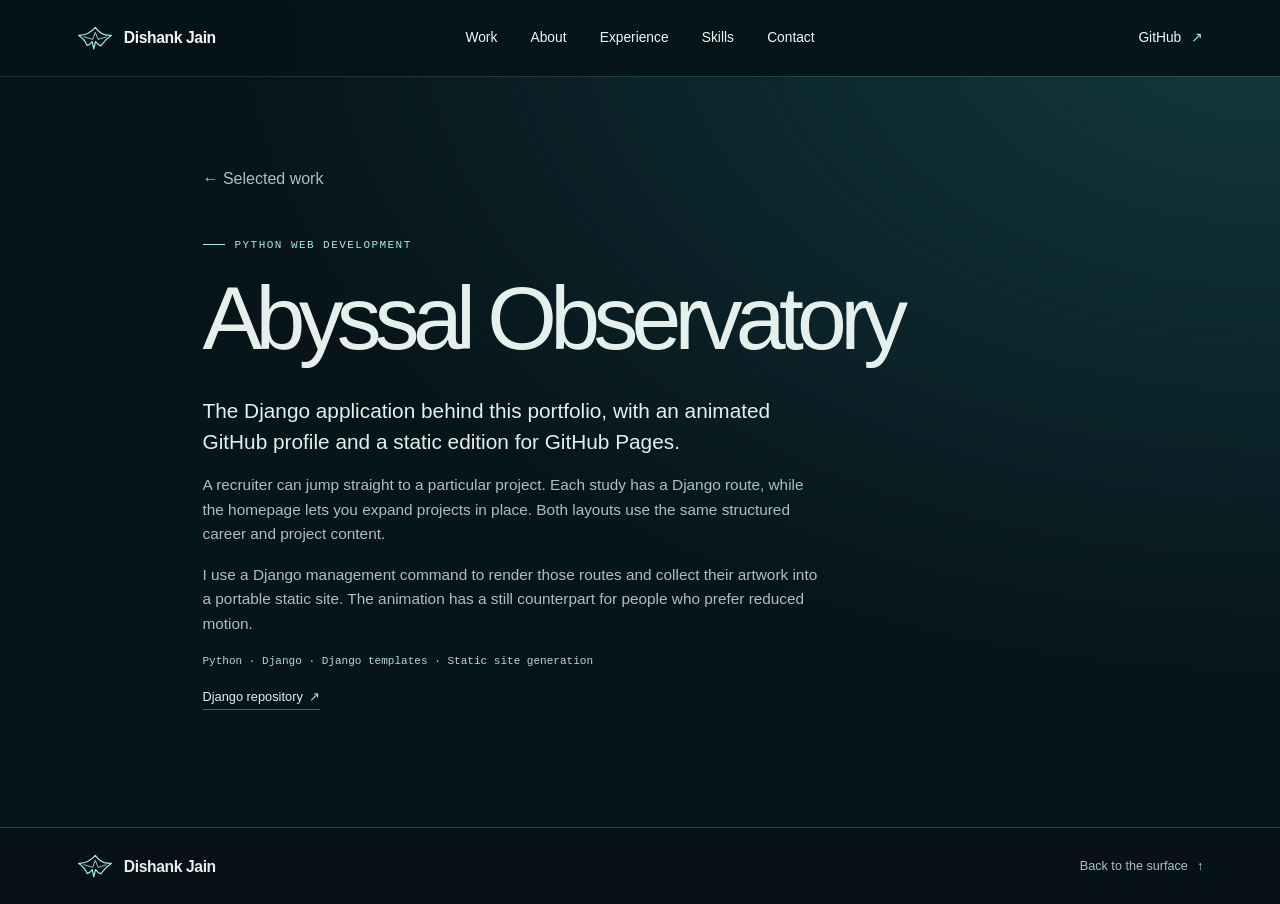
==== docs/projects/abyssal-portfolio/index.html @ ed8d7e15 "Publish the illustrated Django portfolio and feature its source on the profile" ====
<!doctype html>
<html lang="en">
<head>
  <meta charset="utf-8">
  <meta name="viewport" content="width=device-width, initial-scale=1">
  <meta name="theme-color" content="#07151b">
  <title>Abyssal Observatory — Dishank Jain</title>
  <meta name="description" content="The Django application behind this portfolio, with an animated GitHub profile and a static edition for GitHub Pages.">
  <link rel="icon" type="image/svg+xml" href="../../static/portfolio/assets/manta-mark.svg">
  <link rel="stylesheet" href="../../static/portfolio/site.css">
  
</head>
<body>
  <a class="skip" href="#main">Skip to content</a>
  <header class="site-header scrolled">
    <div class="header-inner">
      <a class="brand" href="../../#top" aria-label="Dishank Jain, beginning">
        <svg viewBox="0 0 46 34" fill="none" aria-hidden="true"><path d="M2 13.5C11 14 18.2 9.5 23.4 3.5C28 10.6 35.8 14.2 44 13.5C37.8 17.5 33.8 22.2 30.4 27C27.7 25.9 25.6 24.1 23.7 21.6L21.4 31L19.5 21.5C17.7 24 15.4 25.7 12.9 26.5C11.3 22.2 6.1 16.3 2 13.5Z" stroke="currentColor" stroke-width="1.55" stroke-linejoin="round"/><path d="m8.4 15.2 11.7 3.6 3.2-9.1 3.7 9.1 10.9-3.4" stroke="currentColor" stroke-width="1.1" stroke-linejoin="round"/></svg>
<span>Dishank Jain</span>
      </a>
      <nav class="main-nav" aria-label="Main navigation">
        <a href="../../#work">Work</a>
        <a href="../../#about">About</a>
        <a href="../../#experience">Experience</a>
        <a href="../../#skills">Skills</a>
        <a href="../../#contact">Contact</a>
      </nav>
      <a class="header-github" href="https://github.com/Dishank25">GitHub <span aria-hidden="true">↗</span></a>
    </div>
  </header>
  
<main id="main" class="study-page">
  <section class="shell" id="top" aria-labelledby="study-title">
    <a class="study-back" href="../../#abyssal-portfolio">← Selected work</a>
    <span class="chapter">Python web development</span>
    <h1 id="study-title">Abyssal Observatory</h1>
    
<div class="project-detail">
  <p class="case-lead">The Django application behind this portfolio, with an animated GitHub profile and a static edition for GitHub Pages.</p>
  
  <p>A recruiter can jump straight to a particular project. Each study has a Django route, while the homepage lets you expand projects in place. Both layouts use the same structured career and project content.</p><p>I use a Django management command to render those routes and collect their artwork into a portable static site. The animation has a still counterpart for people who prefer reduced motion.</p>
  
  <p class="case-tags">Python · Django · Django templates · Static site generation</p>
  <div class="case-links">
    <a href="https://github.com/Dishank25/abyssal-portfolio">Django repository <span aria-hidden="true">↗</span></a>
    
  </div>
</div>

  </section>
</main>

  <footer>
    <div class="shell">
      <a class="brand" href="../../#top">
        <svg viewBox="0 0 46 34" fill="none" aria-hidden="true"><path d="M2 13.5C11 14 18.2 9.5 23.4 3.5C28 10.6 35.8 14.2 44 13.5C37.8 17.5 33.8 22.2 30.4 27C27.7 25.9 25.6 24.1 23.7 21.6L21.4 31L19.5 21.5C17.7 24 15.4 25.7 12.9 26.5C11.3 22.2 6.1 16.3 2 13.5Z" stroke="currentColor" stroke-width="1.55" stroke-linejoin="round"/><path d="m8.4 15.2 11.7 3.6 3.2-9.1 3.7 9.1 10.9-3.4" stroke="currentColor" stroke-width="1.1" stroke-linejoin="round"/></svg>
<span>Dishank Jain</span>
      </a>
      <a class="return" href="#top">Back to the surface <span aria-hidden="true">↑</span></a>
    </div>
  </footer>
</body>
</html>
---- docs/static/portfolio/site.css ----
:root {
  color-scheme: dark;
  --ink: #07151b;
  --ink-dark: #061218;
  --ink-raised: #0d2027;
  --text: #e5f0ed;
  --muted: #abc0c0;
  --mint: #a1ecd7;
  --rule: #294047;
  --display: "Instrument Sans", "Inter", "Helvetica Neue", Arial, sans-serif;
  --serif: "Instrument Serif", "Baskerville", "Times New Roman", serif;
  --mono: "IBM Plex Mono", ui-monospace, "SFMono-Regular", Consolas, monospace;
  --header-height: 76px;
}
* { box-sizing: border-box; }
html { scroll-behavior: smooth; scroll-padding-top: calc(var(--header-height) + 18px); }
body { margin: 0; background: var(--ink-dark); color: var(--text); font: 400 16px/1.6 var(--display); -webkit-font-smoothing: antialiased; }
body, h1, h2, h3, p, figure { margin: 0; }
a { color: inherit; text-decoration: none; }
a:hover { color: var(--mint); }
button, input { font: inherit; }
button { color: inherit; cursor: pointer; }
[hidden] { display: none !important; }
a:focus-visible, summary:focus-visible, button:focus-visible, input:focus-visible { outline: 2px solid var(--mint); outline-offset: 5px; }
::selection { color: #092127; background: #a7e9da; }
.shell, .header-inner { width: min(88%, 1432px); margin-inline: auto; }
.skip { position: fixed; z-index: 30; top: 7px; left: 8px; padding: 8px 15px; background: var(--mint); color: var(--ink); transform: translateY(-170%); }
.skip:focus { transform: none; color: var(--ink); }

.site-header { position: fixed; inset: 0 0 auto; z-index: 10; color: #f0f8f6; background: linear-gradient(180deg,rgba(4,15,22,.72),transparent); transition: background-color .35s, box-shadow .35s; }
.site-header.scrolled { background: rgba(6,20,26,.96); box-shadow: 0 1px 0 rgba(160,207,203,.16); }
.header-inner { height: var(--header-height); display: grid; grid-template-columns: 1fr auto 1fr; align-items: center; gap: 22px; }
.brand, .header-github, .main-nav, .return { display: inline-flex; align-items: center; }
.brand { width: fit-content; gap: 11px; font-size: .98rem; font-weight: 650; letter-spacing: -.025em; }
.brand svg { width: 36px; height: 28px; color: var(--mint); }
.main-nav { gap: clamp(17px, 2.6vw, 43px); font-size: .86rem; }
.main-nav a { position: relative; padding: 5px 0; }
.main-nav a::after { content: ""; position: absolute; left: 0; right: 0; bottom: 1px; height: 1px; background: var(--mint); transform: scaleX(0); transform-origin: left; transition: transform .23s; }
.main-nav a:hover::after, .main-nav a[aria-current="location"]::after { transform: scaleX(1); }
.header-github { justify-self: end; gap: 10px; font-size: .86rem; }
.header-github span, .return span { color: var(--mint); }

.descent { position: relative; height: 126vh; height: 126svh; min-height: 655px; background: var(--ink); }
.hero { --descent: 0; --horizontal: 0px; --vertical: 0px; position: sticky; top: 0; width: 100%; height: 100vh; height: 100svh; min-height: 520px; max-height: 1150px; overflow: hidden; isolation: isolate; background: #061b25; }
.hero-art, .hero-shade, .sunshaft, .particles, .depth-shade { position: absolute; inset: 0; pointer-events: none; }
.hero-art { z-index: -4; transform: translate3d(var(--horizontal), calc(var(--vertical) - var(--descent) * 22px), 0) scale(calc(1.02 + var(--descent) * .095)); transform-origin: 77% 48%; }
.hero-art img { display: block; width: 100%; height: 100%; object-fit: cover; object-position: 80% 50%; }
.hero-shade { z-index: -3; background: linear-gradient(90deg,rgba(3,15,22,.80) 0,rgba(3,16,22,.54) 23%,rgba(3,16,22,.14) 53%,transparent 75%), linear-gradient(0deg,rgba(5,18,24,.94),rgba(5,18,24,.10) 24%,transparent 49%); }
.sunshaft { z-index: -2; opacity: calc(.65 - var(--descent) * .4); transform: translateX(calc(var(--descent) * 7%)); background: linear-gradient(113deg,transparent 41%,rgba(142,229,207,.045) 46%,transparent 49%,rgba(147,244,222,.04) 53%,transparent 59%); }
.depth-shade { z-index: 1; background: linear-gradient(0deg,#07151b,rgba(4,20,28,.63) 65%,rgba(2,22,31,.45)); opacity: calc(var(--descent) * .78); }
.particles { z-index: -1; overflow: hidden; }
.particle { position: absolute; width: var(--size); height: var(--size); bottom: -12px; left: var(--left); border-radius: 50%; background: #bbf8e8; box-shadow: 0 0 5px rgba(156,238,217,.6); animation: drift var(--duration) linear var(--delay) infinite; }
@keyframes drift { 0% { transform: translate3d(0,0,0); opacity: 0; } 9% { opacity: var(--alpha); } 78% { opacity: var(--alpha); } 100% { opacity: 0; transform: translate3d(var(--drift),-106vh,0); } }
.hero-inner { height: 100%; display: flex; align-items: center; padding-block: calc(var(--header-height) + 42px) 8vh; }
.hero-copy { position: relative; z-index: 2; width: min(53%, 790px); transform: translateY(calc(var(--descent) * -34px)); }
.hero-role, .chapter, .scene-caption, .motion-button, .project-label, .case-tags, .when, .gate-prompt span, .gate-value, .room figcaption { font-family: var(--mono); }
.hero-role, .chapter, .scene-caption, .project-label, .room figcaption { font-size: .69rem; font-weight: 500; line-height: 1.3; letter-spacing: .13em; text-transform: uppercase; }
.hero-role { display: flex; align-items: center; gap: 11px; color: #d2ece4; }
.hero-role > span:first-child { width: 29px; height: 1px; background: var(--mint); }
.hero-role .slash { color: #91bdb1; }
h1, h2 { font-weight: 480; letter-spacing: -.075em; line-height: .94; }
h1 em, h2 em { font-family: var(--serif); font-style: italic; font-weight: 400; letter-spacing: -.066em; }
h1 { margin: 24px 0 22px; font-size: clamp(6.1rem, 10.4vw, 12rem); line-height: .78; }
h1 em { display: block; margin-top: .09em; color: var(--mint); }
.hero-intro { max-width: 365px; font-size: clamp(1.08rem,1.65vw,1.53rem); line-height: 1.43; letter-spacing: -.025em; text-wrap: pretty; }
.action { display: inline-flex; align-items: center; gap: 24px; border: 1px solid rgba(178,246,223,.75); border-radius: 100px; padding: 11px 17px; margin-top: 25px; line-height: 1.15; font-size: .88rem; color: #ddfff1; background: rgba(8,34,38,.42); transition: background .2s, color .2s; }
.action span { color: var(--mint); }
.action:hover { background: var(--mint); color: #0a2427; }
.action:hover span { color: inherit; }
.hero-base { position: absolute; bottom: 23px; inset-inline: 0; display: flex; justify-content: space-between; align-items: center; z-index: 3; border-top: 1px solid rgba(167,221,214,.32); padding-top: 12px; }
.scene-caption { display: flex; align-items: center; gap: 9px; color: #d0e1dd; font-size: .62rem; }
.scene-caption svg { width: 24px; height: 18px; color: var(--mint); }
.motion-button { background: rgba(6,23,30,.6); border: 0; display: inline-flex; align-items: center; gap: 8px; padding: 5px; color: #d7e9e4; font-size: .68rem; }
.motion-icon { width: 9px; height: 10px; border-inline: 2px solid var(--mint); }
.motion-button[aria-pressed="true"] .motion-icon { width: 0; height: 0; border: 0; border-left: 7px solid var(--mint); border-block: 5px solid transparent; }

.work-area { background: var(--ink); position: relative; }
.work { display: grid; grid-template-columns: minmax(0,.87fr) minmax(0,1.13fr); gap: clamp(55px,10vw,155px); padding-block: clamp(83px,10vw,160px); }
.work-intro { align-self: start; position: sticky; top: calc(var(--header-height) + 56px); }
.chapter { display: inline-flex; align-items: center; gap: 10px; color: var(--mint); }
.chapter::before { content: ""; width: 22px; height: 1px; background: currentColor; }
h2 { font-size: clamp(3.7rem, 7vw, 7.5rem); margin-top: 21px; }
h2 em { color: var(--mint); }
.work h2 em { display: block; }
.work-intro > p, .contact p { margin-top: 23px; max-width: 34em; color: var(--muted); line-height: 1.65; }
.room { position: relative; overflow: hidden; margin-top: 34px; aspect-ratio: 2.15; background: #0a212b; border: 1px solid #2a4147; }
.room img { width: 100%; height: 100%; display: block; object-fit: cover; object-position: 52% 50%; transform: scale(1.045) translateY(var(--room-y,0px)); }
.room::after { content: ""; position: absolute; inset: 40% 0 0; background: linear-gradient(transparent,rgba(4,17,24,.79)); pointer-events: none; }
.room figcaption { position: absolute; bottom: 12px; left: 15px; z-index: 1; color: #cee4df; font-size: .59rem; }
.projects { min-width: 0; padding-top: 6px; }
.project { border-top: 1px solid var(--rule); scroll-margin-top: 9px; }
.project:last-child { border-bottom: 1px solid var(--rule); }
.project > summary { list-style:none; position: relative; display: grid; gap: 8px; padding: 24px 54px 25px 0; cursor: pointer; }
.project > summary::-webkit-details-marker { display:none; }
.project-label { color: #9eb9b8; font-size: .60rem; letter-spacing: .12em; }
.project-title { font-size: clamp(1.35rem, 2.6vw, 2.55rem); letter-spacing: -.055em; line-height: 1.07; text-wrap: balance; }
.disclosure { position: absolute; right: 0; top: 50%; width: 32px; height: 32px; border: 1px solid #476065; border-radius: 50%; transform: translateY(-50%); transition: border-color .2s, background .2s; }
.disclosure::before, .disclosure::after { content:""; width: 11px; height: 1px; background: #b4e9dc; position: absolute; left: 50%; top: 50%; transform: translate(-50%,-50%); }
.disclosure::after { transform: translate(-50%,-50%) rotate(90deg); transition: transform .25s; }
.project[open] .disclosure::after { transform: translate(-50%,-50%); }
.project summary:hover .disclosure { border-color:var(--mint); background: #183333; }
.project-detail { padding: 0 0 28px; max-width: 700px; }
.project-detail p { color: var(--muted); font-size:.96rem; margin: 12px 0 0; }
.project-detail .case-lead { margin: 0 0 16px; color: var(--text); font-size: 1.09rem; line-height: 1.5; }
.case-diagram { width: 100%; height: auto;  display: block; margin: 15px 0; }
.project-detail .case-tags { font-size: .69rem; color: #b3d8ce; margin-top: 21px; line-height: 1.7; }
.case-links, .contact-links { display: flex; flex-wrap: wrap; gap: 10px 19px; align-items: center; }
.case-links { margin-top: 11px; }
.case-links a, .contact-links a { display: inline-flex; align-items: baseline; gap: 6px; border-bottom: 1px solid #416360; padding-bottom: 1px; }
.case-links a { font-size: .8rem; }
.case-links a span, .contact-links a span { color:var(--mint); }
.case-links .permalink { color:#acc4c1; }
.gate-interaction { background: #10262b; border-left: 2px solid var(--mint); margin-top: 21px; padding: 17px 21px; }
.gate-prompt, .gate-value { display:flex; align-items:baseline; justify-content:space-between; gap:12px; }
.gate-prompt label { font-weight: 600; }
.gate-prompt span, .gate-value { font-size: .70rem; color: var(--muted); }
.gate-interaction p { font-size: .85rem; }
.gate-value { margin-top: 16px; }
.gate-interaction input { display: block; width: 100%; margin: 8px 0; accent-color: var(--mint); }
#gate-result { color: var(--mint); font-size: .83rem; }
.band { padding-block: clamp(75px, 8.9vw, 150px); }
.about, .skills { background: var(--ink-raised); border-block: 1px solid #233b41; }
.about-grid, .experience, .skills-grid { display: grid; grid-template-columns: minmax(0,.8fr) minmax(0,1.2fr); gap: clamp(44px,8vw,130px); }
.about h2 em, .skills h2 em { display: block; }
.about-body { max-width: 690px; }
.about-body p:first-child { color: var(--text); font-size: clamp(1.28rem,2.1vw,2rem); line-height: 1.45; letter-spacing: -.027em; }
.about-body p + p { margin-top: 22px; color: var(--muted); }
.experience { background: var(--ink-dark); }
.section-head { align-self: start; }
.experience h2 { font-size: clamp(3rem,5.8vw,6rem); }
.positions { min-width: 0; }
.position { display:grid; grid-template-columns: minmax(84px,.32fr) 1fr; gap: clamp(15px,2.6vw,45px); padding-block: 23px 26px; border-top: 1px solid var(--rule); }
.when { color: #a7cdc4; font-size:.71rem; padding-top: 5px; line-height: 1.65; }
.position h3, .skill-list h3, .education h3 { font-size: clamp(1.15rem,1.65vw,1.6rem); line-height: 1.25; font-weight: 540; letter-spacing: -.035em; }
.company { margin-top: 5px; color: #bddbd2; font-size: .89rem; }
.position p, .skill-list p { color: var(--muted); margin-top: 10px; line-height: 1.65; font-size: .95rem; }
.education { border-top:1px solid var(--rule); padding-top:25px; }
.education ul { list-style: none; padding:0; margin:17px 0 0; }
.education li { display:grid; grid-template-columns:minmax(84px,.32fr) 1fr; gap:clamp(15px,2.6vw,45px); margin-top:13px; font-size:.88rem; }
.education li > span { font: .70rem/1.65 var(--mono); color:#a7cdc4; }
.education small { display: block; color: var(--muted); font-size: .82rem; margin-top: 2px; }
.skill-list { display: grid; grid-template-columns: 1fr 1fr; gap: 31px 34px; }
.skill-list article { border-top: 1px solid #345055; padding-top:17px; }
.skill-list h3 { font-size:1.24rem; }
.contact { position:relative; background: #06161d; overflow:hidden; isolation:isolate; }
.contact-cover { position:absolute; inset:0; z-index:-1; background:linear-gradient(90deg,#07151b 8%,rgba(5,18,24,.88) 38%,rgba(5,18,24,.42) 100%),linear-gradient(0deg,#06141a,transparent 75%),url('assets/signal-room.webp') center 40%/cover; }
.contact-inner { padding-block: clamp(95px,11vw,190px); }
.contact h2 { font-size: clamp(4.35rem, 9vw, 9rem); }
.contact p { max-width: 480px; color: #c2d2d0; }
.contact-links { margin-top: 22px; gap: 25px; font-size: 1rem; }
footer { background: #061218; border-top: 1px solid #243b40; }
footer .shell { display:flex; justify-content: space-between; gap:20px; align-items:center; padding-block: 24px; }
.return { gap:9px; color: var(--muted); font-size: .79rem; }
.motion-off *, .motion-off *::before, .motion-off *::after { animation-play-state: paused !important; }
.motion-off { scroll-behavior:auto; }
.motion-off .hero-art,.motion-off .hero-copy,.motion-off .sunshaft,.motion-off .room img { transform:none; }
.motion-off .depth-shade, .motion-off .particles { opacity:0; }
@media (min-width: 901px) and (max-height: 700px) {
  .hero-inner { padding-block: 80px 65px; }
  h1 { font-size:clamp(5.6rem,8.4vw,9rem); margin-block:15px; }
  .hero-intro { font-size:1.18rem; }
  .action { margin-top:15px; }
  .work-intro { top:calc(var(--header-height) + 16px); }
}
@media (max-width: 1000px) {
  .work { gap: 6vw; grid-template-columns:minmax(0,.82fr) minmax(0,1.18fr); }
  .about-grid, .experience, .skills-grid { grid-template-columns:minmax(0,.62fr) minmax(0,1fr); gap:5vw; }
  .position, .education li { grid-template-columns:1fr; gap:5px; }
  .skill-list{ column-gap:21px; }
}
@media (max-width: 740px) {
  :root { --header-height: 70px; }
  .shell, .header-inner { width: 89%; }
  .header-inner { display:flex; gap:14px; }
  .brand { gap:7px; font-size:.94rem; }
  .brand svg { width:31px; }
  .main-nav { margin-left:auto; gap:14px; font-size:.76rem; }
  .header-github { display:none; }
  .descent { height:112svh; min-height:650px; }
  .hero { min-height:600px; }
  .hero-art img { object-position:83% 50%; }
  .hero-shade { background:linear-gradient(0deg,#07151b 2%,rgba(7,21,27,.86) 19%,rgba(7,21,27,.18) 48%,transparent 73%),linear-gradient(90deg,rgba(3,15,22,.32),transparent 65%); }
  .hero-inner { align-items:flex-end; padding-block:85px 97px; }
  .hero-copy { width:100%; }
  h1 { font-size:clamp(5.5rem,13vw,7.8rem); margin:18px 0 16px; }
  h1 em { display:inline; }
  .hero-intro { max-width:335px; font-size:1.1rem; }
  .action { margin-top:17px; }
  .hero-base { bottom:14px; }
  .work, .about-grid, .experience, .skills-grid { grid-template-columns:1fr; gap:32px; }
  .work-intro { position:static; }
  .work h2 em, .about h2 em, .skills h2 em { display:inline; }
  .work-intro > p { margin-top:15px; }
  .room { margin-top:22px; aspect-ratio:2.5; }
  .skill-list { gap:27px; }
  .experience h2 { font-size:clamp(3.7rem,9.8vw,6rem); }
  .position, .education li { grid-template-columns: minmax(90px,.32fr) 1fr; gap:16px; }
  .contact-cover { background-position:65% center; }
}
@media (max-width: 500px) {
  :root { --header-height: 83px; }
  .header-inner { display:flex; flex-wrap:wrap; justify-content:space-between; align-content:center; row-gap:4px; }
  .brand { min-height:26px; }
  .main-nav { flex-basis:100%; justify-content:space-between; order:3; margin-left:0; font-size:.73rem; }
  .header-github { display:flex; font-size:.75rem; }
  .header-github span { margin-left:-5px; }
  .hero-art { inset:0 0 18%; }
  .hero-art img { object-position:86% center; }
  .hero-inner { padding-bottom:90px; }
  .hero-shade { background:linear-gradient(0deg,#07151b 0%,#07151b 18%,rgba(7,21,27,.91) 30%,rgba(7,21,27,.53) 46%,transparent 67%),linear-gradient(180deg,rgba(4,14,20,.56) 0,transparent 22%); }
  .hero-role { font-size:.59rem; gap:7px; }
  h1 { font-size:clamp(4.25rem,15.7vw,5.6rem); }
  .hero-intro { font-size:1.05rem; max-width:290px; }
  .hero-base { padding-top:8px; }
  .hero-role > span:first-child { width:18px; }
  .chapter { font-size:.61rem; }
  .work { padding-block:67px; }
  .band { padding-block:61px; }
  h2 { font-size:clamp(3.3rem,12vw,4.6rem); margin-top:15px; }
  .work, .about-grid, .experience, .skills-grid { gap:27px; }
  .position, .education li, .skill-list { grid-template-columns:1fr; }
  .position, .education li { gap:6px; }
  .position { padding-block:18px 24px; }
  .education li + li { margin-top:18px; }
  .project > summary { padding-block:20px; }
  .project-title { font-size:1.6rem; }
  .project-detail .case-lead { font-size:1rem; }
  .project-detail p, .position p { font-size:.92rem; }
  .case-links { gap:7px 12px; }
  .gate-interaction { padding-inline:13px; }
  .gate-prompt { flex-wrap:wrap; gap:3px 9px; }
  .contact-inner { padding-block:85px; }
  footer .brand { font-size:.8rem; }
  .return { font-size:.70rem; }
}
@media (prefers-reduced-motion: reduce) {
  html:not(.motion-allowed) { scroll-behavior:auto; }
  html:not(.motion-allowed) *, html:not(.motion-allowed) *::before, html:not(.motion-allowed) *::after { animation:none !important; transition:none !important; }
  html:not(.motion-allowed) .depth-shade, html:not(.motion-allowed) .particles { opacity:0; }
}
@media print {
  :root { color-scheme:light; }
  body, main, .about, .skills, .contact, .work-area, .experience, footer { background:white; color:black; }
  .site-header, .hero-art, .hero-shade, .sunshaft, .particles, .hero-base, .depth-shade, .room, footer, .gate-interaction { display:none !important; }
  .shell { width:100%; }
  .hero, .descent { height:auto; min-height:0; background:white; position:static; }
  .hero-inner, .band, .work, .contact-inner { padding:20px 0; }
  .hero-copy { width:100%; }
  .work, .about-grid, .experience, .skills-grid { display:block; }
  .work-intro { position:static; }
  body p, .hero-role, .chapter, h1 em, h2 em, .project-detail p, .company, .when { color:#24413b !important; }
  h1,h2 { font-size:36pt; }
}

.study-page {
  min-height: 80vh;
  padding: calc(var(--header-height) + clamp(48px, 7vw, 90px)) 0 clamp(48px, 7vw, 90px);
  background: radial-gradient(ellipse at top right, #123a3f, transparent 58%), var(--ink);
}
.study-page .shell { max-width: 875px; }
.study-back { display: block; width: fit-content; margin: 0 0 36px; color: var(--muted); }
.study-page h1 { font-size: clamp(3.25rem, 7vw, 6.5rem); line-height: .98; margin-block: 22px 32px; }
.study-page .project-detail { max-width: 70ch; }
.study-page .case-lead { font-size: 1.3rem; }
.study-page .project-detail p { margin-block: 1rem; }
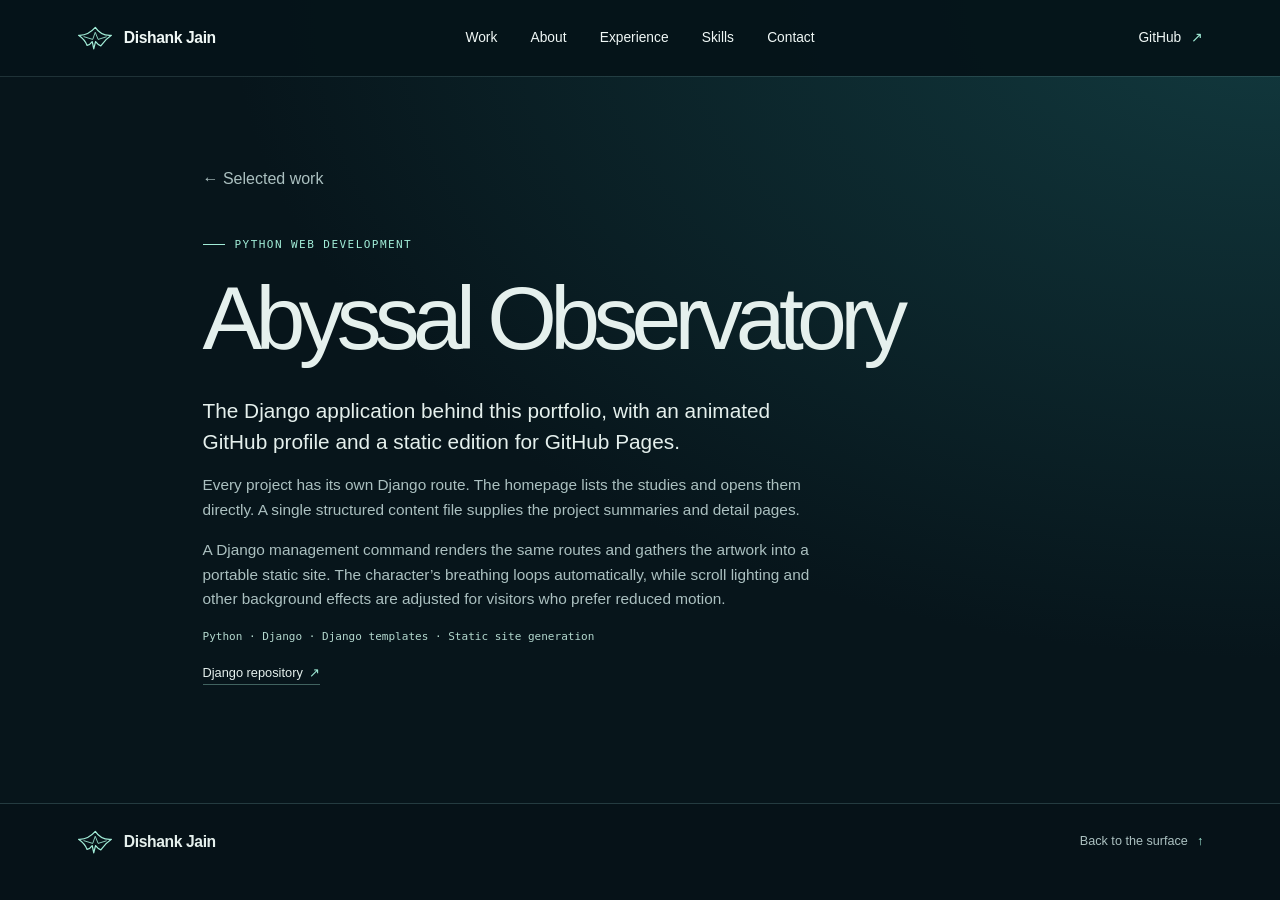
==== commit 75773582: "Feature all portfolio projects and activate the animated keeper across devices" ====
--- a/docs/projects/abyssal-portfolio/index.html
+++ b/docs/projects/abyssal-portfolio/index.html
@@ -7,7 +7,7 @@
   <title>Abyssal Observatory — Dishank Jain</title>
   <meta name="description" content="The Django application behind this portfolio, with an animated GitHub profile and a static edition for GitHub Pages.">
   <link rel="icon" type="image/svg+xml" href="../../static/portfolio/assets/manta-mark.svg">
-  <link rel="stylesheet" href="../../static/portfolio/site.css">
+  <link rel="stylesheet" href="../../static/portfolio/site.css?v=2">
   
 </head>
 <body>
@@ -31,14 +31,14 @@
   
 <main id="main" class="study-page">
   <section class="shell" id="top" aria-labelledby="study-title">
-    <a class="study-back" href="../../#abyssal-portfolio">← Selected work</a>
+    <a class="study-back" href="../../#work">← Selected work</a>
     <span class="chapter">Python web development</span>
     <h1 id="study-title">Abyssal Observatory</h1>
     
 <div class="project-detail">
   <p class="case-lead">The Django application behind this portfolio, with an animated GitHub profile and a static edition for GitHub Pages.</p>
   
-  <p>A recruiter can jump straight to a particular project. Each study has a Django route, while the homepage lets you expand projects in place. Both layouts use the same structured career and project content.</p><p>I use a Django management command to render those routes and collect their artwork into a portable static site. The animation has a still counterpart for people who prefer reduced motion.</p>
+  <p>Every project has its own Django route. The homepage lists the studies and opens them directly. A single structured content file supplies the project summaries and detail pages.</p><p>A Django management command renders the same routes and gathers the artwork into a portable static site. The character’s breathing loops automatically, while scroll lighting and other background effects are adjusted for visitors who prefer reduced motion.</p>
   
   <p class="case-tags">Python · Django · Django templates · Static site generation</p>
   <div class="case-links">
--- a/docs/static/portfolio/site.css
+++ b/docs/static/portfolio/site.css
@@ -21,7 +21,7 @@
 button, input { font: inherit; }
 button { color: inherit; cursor: pointer; }
 [hidden] { display: none !important; }
-a:focus-visible, summary:focus-visible, button:focus-visible, input:focus-visible { outline: 2px solid var(--mint); outline-offset: 5px; }
+a:focus-visible, button:focus-visible, input:focus-visible { outline: 2px solid var(--mint); outline-offset: 5px; }
 ::selection { color: #092127; background: #a7e9da; }
 .shell, .header-inner { width: min(88%, 1432px); margin-inline: auto; }
 .skip { position: fixed; z-index: 30; top: 7px; left: 8px; padding: 8px 15px; background: var(--mint); color: var(--ink); transform: translateY(-170%); }
@@ -41,9 +41,9 @@
 .header-github span, .return span { color: var(--mint); }
 
 .descent { position: relative; height: 126vh; height: 126svh; min-height: 655px; background: var(--ink); }
-.hero { --descent: 0; --horizontal: 0px; --vertical: 0px; position: sticky; top: 0; width: 100%; height: 100vh; height: 100svh; min-height: 520px; max-height: 1150px; overflow: hidden; isolation: isolate; background: #061b25; }
+.hero { --descent: 0; position: sticky; top: 0; width: 100%; height: 100vh; height: 100svh; min-height: 520px; max-height: 1150px; overflow: hidden; isolation: isolate; background: #061b25; }
 .hero-art, .hero-shade, .sunshaft, .particles, .depth-shade { position: absolute; inset: 0; pointer-events: none; }
-.hero-art { z-index: -4; transform: translate3d(var(--horizontal), calc(var(--vertical) - var(--descent) * 22px), 0) scale(calc(1.02 + var(--descent) * .095)); transform-origin: 77% 48%; }
+.hero-art { z-index: -4; }
 .hero-art img { display: block; width: 100%; height: 100%; object-fit: cover; object-position: 80% 50%; }
 .hero-shade { z-index: -3; background: linear-gradient(90deg,rgba(3,15,22,.80) 0,rgba(3,16,22,.54) 23%,rgba(3,16,22,.14) 53%,transparent 75%), linear-gradient(0deg,rgba(5,18,24,.94),rgba(5,18,24,.10) 24%,transparent 49%); }
 .sunshaft { z-index: -2; opacity: calc(.65 - var(--descent) * .4); transform: translateX(calc(var(--descent) * 7%)); background: linear-gradient(113deg,transparent 41%,rgba(142,229,207,.045) 46%,transparent 49%,rgba(147,244,222,.04) 53%,transparent 59%); }
@@ -53,7 +53,7 @@
 @keyframes drift { 0% { transform: translate3d(0,0,0); opacity: 0; } 9% { opacity: var(--alpha); } 78% { opacity: var(--alpha); } 100% { opacity: 0; transform: translate3d(var(--drift),-106vh,0); } }
 .hero-inner { height: 100%; display: flex; align-items: center; padding-block: calc(var(--header-height) + 42px) 8vh; }
 .hero-copy { position: relative; z-index: 2; width: min(53%, 790px); transform: translateY(calc(var(--descent) * -34px)); }
-.hero-role, .chapter, .scene-caption, .motion-button, .project-label, .case-tags, .when, .gate-prompt span, .gate-value, .room figcaption { font-family: var(--mono); }
+.hero-role, .chapter, .scene-caption, .project-label, .case-tags, .when, .gate-prompt span, .gate-value, .room figcaption { font-family: var(--mono); }
 .hero-role, .chapter, .scene-caption, .project-label, .room figcaption { font-size: .69rem; font-weight: 500; line-height: 1.3; letter-spacing: .13em; text-transform: uppercase; }
 .hero-role { display: flex; align-items: center; gap: 11px; color: #d2ece4; }
 .hero-role > span:first-child { width: 29px; height: 1px; background: var(--mint); }
@@ -70,9 +70,6 @@
 .hero-base { position: absolute; bottom: 23px; inset-inline: 0; display: flex; justify-content: space-between; align-items: center; z-index: 3; border-top: 1px solid rgba(167,221,214,.32); padding-top: 12px; }
 .scene-caption { display: flex; align-items: center; gap: 9px; color: #d0e1dd; font-size: .62rem; }
 .scene-caption svg { width: 24px; height: 18px; color: var(--mint); }
-.motion-button { background: rgba(6,23,30,.6); border: 0; display: inline-flex; align-items: center; gap: 8px; padding: 5px; color: #d7e9e4; font-size: .68rem; }
-.motion-icon { width: 9px; height: 10px; border-inline: 2px solid var(--mint); }
-.motion-button[aria-pressed="true"] .motion-icon { width: 0; height: 0; border: 0; border-left: 7px solid var(--mint); border-block: 5px solid transparent; }
 
 .work-area { background: var(--ink); position: relative; }
 .work { display: grid; grid-template-columns: minmax(0,.87fr) minmax(0,1.13fr); gap: clamp(55px,10vw,155px); padding-block: clamp(83px,10vw,160px); }
@@ -90,15 +87,15 @@
 .projects { min-width: 0; padding-top: 6px; }
 .project { border-top: 1px solid var(--rule); scroll-margin-top: 9px; }
 .project:last-child { border-bottom: 1px solid var(--rule); }
-.project > summary { list-style:none; position: relative; display: grid; gap: 8px; padding: 24px 54px 25px 0; cursor: pointer; }
-.project > summary::-webkit-details-marker { display:none; }
 .project-label { color: #9eb9b8; font-size: .60rem; letter-spacing: .12em; }
-.project-title { font-size: clamp(1.35rem, 2.6vw, 2.55rem); letter-spacing: -.055em; line-height: 1.07; text-wrap: balance; }
-.disclosure { position: absolute; right: 0; top: 50%; width: 32px; height: 32px; border: 1px solid #476065; border-radius: 50%; transform: translateY(-50%); transition: border-color .2s, background .2s; }
-.disclosure::before, .disclosure::after { content:""; width: 11px; height: 1px; background: #b4e9dc; position: absolute; left: 50%; top: 50%; transform: translate(-50%,-50%); }
-.disclosure::after { transform: translate(-50%,-50%) rotate(90deg); transition: transform .25s; }
-.project[open] .disclosure::after { transform: translate(-50%,-50%); }
-.project summary:hover .disclosure { border-color:var(--mint); background: #183333; }
+.project-title { font-weight: 500; font-size: clamp(1.35rem, 2.6vw, 2.55rem); letter-spacing: -.055em; line-height: 1.07; text-wrap: balance; }
+.project-link { display: grid; grid-template-columns:minmax(0, 1fr) auto; column-gap: 14px; row-gap: 8px; padding: 24px 0; }
+.project-link .project-label { grid-column: 1 / -1; }
+.project-link .project-title { grid-column: 1; }
+.project-intro { grid-column: 1 / -1; max-width: 59ch; color: var(--muted); font-size: .92rem; line-height: 1.45; }
+.project-action { grid-column: 2; grid-row: 2; display: inline-flex; align-items:center; gap: 7px; align-self:center; font-size:.74rem; color:var(--mint); white-space: nowrap; }
+.project-action span { display:inline-block; transition: transform .2s; }
+.project-link:hover .project-action span, .project-link:focus-visible .project-action span { transform: translateX(3px); }
 .project-detail { padding: 0 0 28px; max-width: 700px; }
 .project-detail p { color: var(--muted); font-size:.96rem; margin: 12px 0 0; }
 .project-detail .case-lead { margin: 0 0 16px; color: var(--text); font-size: 1.09rem; line-height: 1.5; }
@@ -109,7 +106,6 @@
 .case-links a, .contact-links a { display: inline-flex; align-items: baseline; gap: 6px; border-bottom: 1px solid #416360; padding-bottom: 1px; }
 .case-links a { font-size: .8rem; }
 .case-links a span, .contact-links a span { color:var(--mint); }
-.case-links .permalink { color:#acc4c1; }
 .gate-interaction { background: #10262b; border-left: 2px solid var(--mint); margin-top: 21px; padding: 17px 21px; }
 .gate-prompt, .gate-value { display:flex; align-items:baseline; justify-content:space-between; gap:12px; }
 .gate-prompt label { font-weight: 600; }
@@ -151,10 +147,6 @@
 footer { background: #061218; border-top: 1px solid #243b40; }
 footer .shell { display:flex; justify-content: space-between; gap:20px; align-items:center; padding-block: 24px; }
 .return { gap:9px; color: var(--muted); font-size: .79rem; }
-.motion-off *, .motion-off *::before, .motion-off *::after { animation-play-state: paused !important; }
-.motion-off { scroll-behavior:auto; }
-.motion-off .hero-art,.motion-off .hero-copy,.motion-off .sunshaft,.motion-off .room img { transform:none; }
-.motion-off .depth-shade, .motion-off .particles { opacity:0; }
 @media (min-width: 901px) and (max-height: 700px) {
   .hero-inner { padding-block: 80px 65px; }
   h1 { font-size:clamp(5.6rem,8.4vw,9rem); margin-block:15px; }
@@ -178,7 +170,7 @@
   .header-github { display:none; }
   .descent { height:112svh; min-height:650px; }
   .hero { min-height:600px; }
-  .hero-art img { object-position:83% 50%; }
+  .hero-art img { object-position:92% 50%; }
   .hero-shade { background:linear-gradient(0deg,#07151b 2%,rgba(7,21,27,.86) 19%,rgba(7,21,27,.18) 48%,transparent 73%),linear-gradient(90deg,rgba(3,15,22,.32),transparent 65%); }
   .hero-inner { align-items:flex-end; padding-block:85px 97px; }
   .hero-copy { width:100%; }
@@ -205,7 +197,7 @@
   .header-github { display:flex; font-size:.75rem; }
   .header-github span { margin-left:-5px; }
   .hero-art { inset:0 0 18%; }
-  .hero-art img { object-position:86% center; }
+  .hero-art img { object-position:95% center; }
   .hero-inner { padding-bottom:90px; }
   .hero-shade { background:linear-gradient(0deg,#07151b 0%,#07151b 18%,rgba(7,21,27,.91) 30%,rgba(7,21,27,.53) 46%,transparent 67%),linear-gradient(180deg,rgba(4,14,20,.56) 0,transparent 22%); }
   .hero-role { font-size:.59rem; gap:7px; }
@@ -222,7 +214,8 @@
   .position, .education li { gap:6px; }
   .position { padding-block:18px 24px; }
   .education li + li { margin-top:18px; }
-  .project > summary { padding-block:20px; }
+  .project-link { grid-template-columns:1fr; padding-block:20px; }
+  .project-action { grid-column:1; grid-row:auto; }
   .project-title { font-size:1.6rem; }
   .project-detail .case-lead { font-size:1rem; }
   .project-detail p, .position p { font-size:.92rem; }
@@ -234,9 +227,11 @@
   .return { font-size:.70rem; }
 }
 @media (prefers-reduced-motion: reduce) {
-  html:not(.motion-allowed) { scroll-behavior:auto; }
-  html:not(.motion-allowed) *, html:not(.motion-allowed) *::before, html:not(.motion-allowed) *::after { animation:none !important; transition:none !important; }
-  html:not(.motion-allowed) .depth-shade, html:not(.motion-allowed) .particles { opacity:0; }
+  html { scroll-behavior: auto; }
+  .main-nav a::after, .action, .site-header, .project-action span { transition: none; }
+  .hero-copy, .sunshaft, .room img, .project-action span { transform: none !important; }
+  .particles, .depth-shade { display: none; }
+  .particle { animation: none; }
 }
 @media print {
   :root { color-scheme:light; }
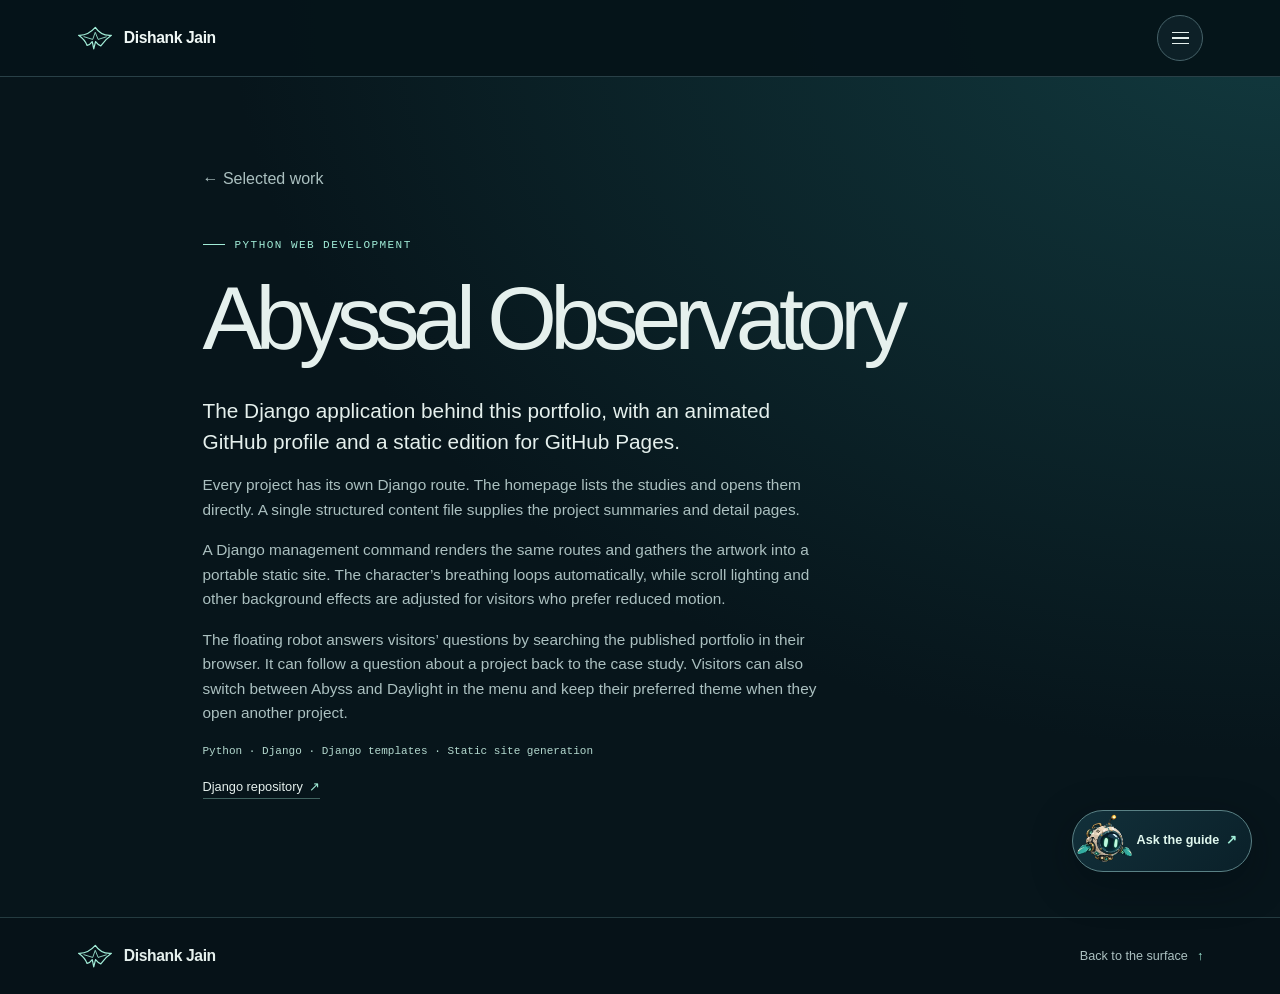
==== commit b99cfe59: "Publish the observatory guide and site-wide theme menu" ====
--- a/docs/projects/abyssal-portfolio/index.html
+++ b/docs/projects/abyssal-portfolio/index.html
@@ -7,25 +7,40 @@
   <title>Abyssal Observatory — Dishank Jain</title>
   <meta name="description" content="The Django application behind this portfolio, with an animated GitHub profile and a static edition for GitHub Pages.">
   <link rel="icon" type="image/svg+xml" href="../../static/portfolio/assets/manta-mark.svg">
-  <link rel="stylesheet" href="../../static/portfolio/site.css?v=2">
+  <script src="../../static/portfolio/navigation.js"></script>
+  <link rel="stylesheet" href="../../static/portfolio/site.css?v=3">
   
 </head>
 <body>
   <a class="skip" href="#main">Skip to content</a>
   <header class="site-header scrolled">
     <div class="header-inner">
-      <a class="brand" href="../../#top" aria-label="Dishank Jain, beginning">
+      <span class="brand">
         <svg viewBox="0 0 46 34" fill="none" aria-hidden="true"><path d="M2 13.5C11 14 18.2 9.5 23.4 3.5C28 10.6 35.8 14.2 44 13.5C37.8 17.5 33.8 22.2 30.4 27C27.7 25.9 25.6 24.1 23.7 21.6L21.4 31L19.5 21.5C17.7 24 15.4 25.7 12.9 26.5C11.3 22.2 6.1 16.3 2 13.5Z" stroke="currentColor" stroke-width="1.55" stroke-linejoin="round"/><path d="m8.4 15.2 11.7 3.6 3.2-9.1 3.7 9.1 10.9-3.4" stroke="currentColor" stroke-width="1.1" stroke-linejoin="round"/></svg>
 <span>Dishank Jain</span>
-      </a>
-      <nav class="main-nav" aria-label="Main navigation">
-        <a href="../../#work">Work</a>
-        <a href="../../#about">About</a>
-        <a href="../../#experience">Experience</a>
-        <a href="../../#skills">Skills</a>
-        <a href="../../#contact">Contact</a>
-      </nav>
-      <a class="header-github" href="https://github.com/Dishank25">GitHub <span aria-hidden="true">↗</span></a>
+      </span>
+      <div class="site-menu">
+        <button class="menu-toggle" type="button" popovertarget="site-menu-panel"
+                aria-label="Menu" aria-controls="site-menu-panel" aria-expanded="false">
+          <span class="menu-glyph" aria-hidden="true"><i></i><i></i><i></i></span>
+        </button>
+        <div class="menu-sheet" id="site-menu-panel" popover="auto">
+          <nav class="main-nav" aria-label="Main navigation">
+            <a href="../../#top">Home</a>
+            <a href="../../#work">Work</a>
+            <a href="../../#about">About</a>
+            <a href="../../#experience">Experience</a>
+            <a href="../../#skills">Skills</a>
+            <a href="../../#contact">Contact</a>
+            <a href="https://github.com/Dishank25">GitHub <span aria-hidden="true">↗</span></a>
+          </nav>
+          <fieldset class="theme-picker" hidden>
+            <legend>Theme</legend>
+            <label><input type="radio" name="appearance" value="abyss" checked> Abyss</label>
+            <label><input type="radio" name="appearance" value="daylight"> Daylight</label>
+          </fieldset>
+        </div>
+      </div>
     </div>
   </header>
   
@@ -38,7 +53,7 @@
 <div class="project-detail">
   <p class="case-lead">The Django application behind this portfolio, with an animated GitHub profile and a static edition for GitHub Pages.</p>
   
-  <p>Every project has its own Django route. The homepage lists the studies and opens them directly. A single structured content file supplies the project summaries and detail pages.</p><p>A Django management command renders the same routes and gathers the artwork into a portable static site. The character’s breathing loops automatically, while scroll lighting and other background effects are adjusted for visitors who prefer reduced motion.</p>
+  <p>Every project has its own Django route. The homepage lists the studies and opens them directly. A single structured content file supplies the project summaries and detail pages.</p><p>A Django management command renders the same routes and gathers the artwork into a portable static site. The character’s breathing loops automatically, while scroll lighting and other background effects are adjusted for visitors who prefer reduced motion.</p><p>The floating robot answers visitors’ questions by searching the published portfolio in their browser. It can follow a question about a project back to the case study. Visitors can also switch between Abyss and Daylight in the menu and keep their preferred theme when they open another project.</p>
   
   <p class="case-tags">Python · Django · Django templates · Static site generation</p>
   <div class="case-links">
@@ -59,5 +74,37 @@
       <a class="return" href="#top">Back to the surface <span aria-hidden="true">↑</span></a>
     </div>
   </footer>
+  
+<link rel="stylesheet" href="../../static/portfolio/assistant.css">
+<div class="guide-dock" data-guide data-home="../../" data-project="abyssal-portfolio" hidden>
+  <button type="button" class="guide-launch" aria-haspopup="dialog" aria-controls="guide-panel" aria-expanded="false" aria-label="Ask Dishank’s portfolio guide">
+    <img class="guide-bot" src="../../static/portfolio/assets/observatory-guide.webp" alt="" width="58" height="58">
+    <span class="guide-launch-text" aria-hidden="true">Ask the guide <span>↗</span></span>
+  </button>
+  <section class="guide-panel" id="guide-panel" role="dialog" aria-labelledby="guide-title" hidden>
+    <header class="guide-head">
+      <img class="guide-emblem" src="../../static/portfolio/assets/observatory-guide.webp" alt="" width="48" height="48">
+      <div><h2 id="guide-title">Observatory guide</h2><p>Dishank’s portfolio assistant</p></div>
+      <button class="guide-close" type="button" aria-label="Close portfolio guide"><svg viewBox="0 0 20 20" fill="none" aria-hidden="true"><path d="m5 5 10 10M15 5 5 15" stroke="currentColor" stroke-width="1.6" stroke-linecap="round"/></svg></button>
+    </header>
+    <div class="guide-scroll" tabindex="0" role="region" aria-label="Conversation">
+      <p class="guide-welcome">I can walk you through Abyssal Observatory or help you explore Dishank’s other work.</p>
+      <div class="guide-log" role="log" aria-label="Messages" aria-live="polite" aria-relevant="additions"></div>
+      <div class="guide-suggestions" role="group" aria-label="Suggested questions">
+        <button type="button">How does this project work?</button><button type="button">What tools did it use?</button>
+        
+      </div>
+    </div>
+    <form class="guide-compose">
+      <label class="guide-sr" for="guide-input">Your question about Dishank</label>
+      <input id="guide-input" name="question" type="text" placeholder="Ask about Dishank…" maxlength="650" autocomplete="off" enterkeyhint="send" required>
+      <button class="guide-send" type="submit" aria-label="Send question"><svg viewBox="0 0 24 24" fill="none" aria-hidden="true"><path d="M12 18V6m-5 5 5-5 5 5" stroke="currentColor" stroke-width="1.9" stroke-linecap="round" stroke-linejoin="round"/></svg></button>
+    </form>
+  </section>
+</div>
+
+<script defer src="../../static/portfolio/concierge-engine.js"></script>
+<script defer src="../../static/portfolio/chat-ui.js"></script>
+
 </body>
 </html>
--- a/docs/static/portfolio/site.css
+++ b/docs/static/portfolio/site.css
@@ -11,6 +11,12 @@
   --serif: "Instrument Serif", "Baskerville", "Times New Roman", serif;
   --mono: "IBM Plex Mono", ui-monospace, "SFMono-Regular", Consolas, monospace;
   --header-height: 76px;
+  --header-gutter: max(6vw, calc((100vw - 1432px) / 2));
+  --header-text: #f0f8f6;
+  --header-wash: linear-gradient(180deg,rgba(4,15,22,.72),transparent);
+  --header-solid: rgba(6,20,26,.96);
+  --menu-border: #466269;
+  --menu-shadow: rgba(0,8,12,.38);
 }
 * { box-sizing: border-box; }
 html { scroll-behavior: smooth; scroll-padding-top: calc(var(--header-height) + 18px); }
@@ -27,22 +33,35 @@
 .skip { position: fixed; z-index: 30; top: 7px; left: 8px; padding: 8px 15px; background: var(--mint); color: var(--ink); transform: translateY(-170%); }
 .skip:focus { transform: none; color: var(--ink); }
 
-.site-header { position: fixed; inset: 0 0 auto; z-index: 10; color: #f0f8f6; background: linear-gradient(180deg,rgba(4,15,22,.72),transparent); transition: background-color .35s, box-shadow .35s; }
-.site-header.scrolled { background: rgba(6,20,26,.96); box-shadow: 0 1px 0 rgba(160,207,203,.16); }
-.header-inner { height: var(--header-height); display: grid; grid-template-columns: 1fr auto 1fr; align-items: center; gap: 22px; }
-.brand, .header-github, .main-nav, .return { display: inline-flex; align-items: center; }
+.site-header { position: fixed; top: 0; left: 0; right: 0; z-index: 20; color: var(--header-text); background: var(--header-wash); }
+.site-header.scrolled { background: var(--header-solid); box-shadow: 0 1px 0 var(--rule); }
+.header-inner { height: var(--header-height); display: flex; justify-content: space-between; align-items: center; gap: 18px; }
+.brand, .return { display: inline-flex; align-items: center; }
 .brand { width: fit-content; gap: 11px; font-size: .98rem; font-weight: 650; letter-spacing: -.025em; }
 .brand svg { width: 36px; height: 28px; color: var(--mint); }
-.main-nav { gap: clamp(17px, 2.6vw, 43px); font-size: .86rem; }
-.main-nav a { position: relative; padding: 5px 0; }
-.main-nav a::after { content: ""; position: absolute; left: 0; right: 0; bottom: 1px; height: 1px; background: var(--mint); transform: scaleX(0); transform-origin: left; transition: transform .23s; }
-.main-nav a:hover::after, .main-nav a[aria-current="location"]::after { transform: scaleX(1); }
-.header-github { justify-self: end; gap: 10px; font-size: .86rem; }
-.header-github span, .return span { color: var(--mint); }
+.return span { color: var(--mint); }
+.site-menu { display: flex; align-items: center; }
+.menu-toggle { display: grid; place-items: center; width: 46px; height: 46px; border: 1px solid var(--menu-border); border-radius: 50%; background: var(--ink-raised); color: var(--text); }
+.menu-toggle:hover, .menu-toggle[aria-expanded="true"] { border-color: var(--mint); color: var(--mint); }
+.menu-glyph { display: grid; gap: 4px; }
+.menu-glyph i { display: block; width: 17px; height: 1.5px; background: currentColor; transition: transform .2s, opacity .2s; }
+.menu-toggle[aria-expanded="true"] i:first-child { transform: translateY(5.5px) rotate(45deg); }
+.menu-toggle[aria-expanded="true"] i:nth-child(2) { opacity: 0; }
+.menu-toggle[aria-expanded="true"] i:last-child { transform: translateY(-5.5px) rotate(-45deg); }
+.menu-sheet { position: fixed; top: calc(var(--header-height) - 2px); right: var(--header-gutter); bottom: auto; left: auto; z-index: 21; margin: 0; width: min(21rem, calc(100% - 2 * var(--header-gutter))); max-height: calc(100vh - var(--header-height) - 16px); max-height: calc(100dvh - var(--header-height) - 16px); overflow-y: auto; overscroll-behavior: contain; padding: 12px 18px 18px; border: 1px solid var(--menu-border); border-radius: 16px; box-shadow: 0 18px 52px var(--menu-shadow); background: var(--ink-raised); color: var(--text); }
+.main-nav { display: grid; grid-template-columns: 1fr 1fr; gap: 3px 4px; }
+.main-nav a { min-height: 44px; display: flex; align-items: center; gap: 6px; padding: 8px 10px; border-radius: 6px; font-size: .95rem; }
+.main-nav a:hover, .main-nav a[aria-current="location"] { background: var(--ink); color: var(--mint); }
+.main-nav a span { color: var(--mint); }
+.theme-picker { position: relative; display: flex; gap: 6px; margin: 13px 0 0; padding: 27px 0 0; border: 0; border-top: 1px solid var(--rule); }
+.theme-picker legend { position: absolute; top: 8px; left: 0; padding: 0; font: .69rem/1.1 var(--mono); color: var(--muted); }
+.theme-picker label { display: inline-flex; flex: 1; align-items: center; gap: 9px; min-height: 44px; padding: 7px 10px; border: 1px solid var(--menu-border); border-radius: 7px; font-size: .86rem; cursor: pointer; }
+.theme-picker label:has(:checked) { color: var(--mint); border-color: var(--mint); }
+.theme-picker input { accent-color: var(--mint); margin: 0; }
 
 .descent { position: relative; height: 126vh; height: 126svh; min-height: 655px; background: var(--ink); }
 .hero { --descent: 0; position: sticky; top: 0; width: 100%; height: 100vh; height: 100svh; min-height: 520px; max-height: 1150px; overflow: hidden; isolation: isolate; background: #061b25; }
-.hero-art, .hero-shade, .sunshaft, .particles, .depth-shade { position: absolute; inset: 0; pointer-events: none; }
+.hero-art, .hero-shade, .sunshaft, .particles, .depth-shade { position: absolute; top: 0; right: 0; bottom: 0; left: 0; pointer-events: none; }
 .hero-art { z-index: -4; }
 .hero-art img { display: block; width: 100%; height: 100%; object-fit: cover; object-position: 80% 50%; }
 .hero-shade { z-index: -3; background: linear-gradient(90deg,rgba(3,15,22,.80) 0,rgba(3,16,22,.54) 23%,rgba(3,16,22,.14) 53%,transparent 75%), linear-gradient(0deg,rgba(5,18,24,.94),rgba(5,18,24,.10) 24%,transparent 49%); }
@@ -67,7 +86,7 @@
 .action span { color: var(--mint); }
 .action:hover { background: var(--mint); color: #0a2427; }
 .action:hover span { color: inherit; }
-.hero-base { position: absolute; bottom: 23px; inset-inline: 0; display: flex; justify-content: space-between; align-items: center; z-index: 3; border-top: 1px solid rgba(167,221,214,.32); padding-top: 12px; }
+.hero-base { position: absolute; bottom: 23px; left: 0; right: 0; display: flex; justify-content: space-between; align-items: center; z-index: 3; border-top: 1px solid rgba(167,221,214,.32); padding-top: 12px; }
 .scene-caption { display: flex; align-items: center; gap: 9px; color: #d0e1dd; font-size: .62rem; }
 .scene-caption svg { width: 24px; height: 18px; color: var(--mint); }
 
@@ -139,7 +158,7 @@
 .skill-list article { border-top: 1px solid #345055; padding-top:17px; }
 .skill-list h3 { font-size:1.24rem; }
 .contact { position:relative; background: #06161d; overflow:hidden; isolation:isolate; }
-.contact-cover { position:absolute; inset:0; z-index:-1; background:linear-gradient(90deg,#07151b 8%,rgba(5,18,24,.88) 38%,rgba(5,18,24,.42) 100%),linear-gradient(0deg,#06141a,transparent 75%),url('assets/signal-room.webp') center 40%/cover; }
+.contact-cover { position:absolute; top:0; right:0; bottom:0; left:0; z-index:-1; background:linear-gradient(90deg,#07151b 8%,rgba(5,18,24,.88) 38%,rgba(5,18,24,.42) 100%),linear-gradient(0deg,#06141a,transparent 75%),url('assets/signal-room.webp') center 40%/cover; }
 .contact-inner { padding-block: clamp(95px,11vw,190px); }
 .contact h2 { font-size: clamp(4.35rem, 9vw, 9rem); }
 .contact p { max-width: 480px; color: #c2d2d0; }
@@ -163,11 +182,9 @@
 @media (max-width: 740px) {
   :root { --header-height: 70px; }
   .shell, .header-inner { width: 89%; }
-  .header-inner { display:flex; gap:14px; }
+  :root { --header-gutter: 5.5vw; }
   .brand { gap:7px; font-size:.94rem; }
   .brand svg { width:31px; }
-  .main-nav { margin-left:auto; gap:14px; font-size:.76rem; }
-  .header-github { display:none; }
   .descent { height:112svh; min-height:650px; }
   .hero { min-height:600px; }
   .hero-art img { object-position:92% 50%; }
@@ -190,13 +207,9 @@
   .contact-cover { background-position:65% center; }
 }
 @media (max-width: 500px) {
-  :root { --header-height: 83px; }
-  .header-inner { display:flex; flex-wrap:wrap; justify-content:space-between; align-content:center; row-gap:4px; }
+  :root { --header-height: 64px; }
   .brand { min-height:26px; }
-  .main-nav { flex-basis:100%; justify-content:space-between; order:3; margin-left:0; font-size:.73rem; }
-  .header-github { display:flex; font-size:.75rem; }
-  .header-github span { margin-left:-5px; }
-  .hero-art { inset:0 0 18%; }
+  .hero-art { bottom:18%; }
   .hero-art img { object-position:95% center; }
   .hero-inner { padding-bottom:90px; }
   .hero-shade { background:linear-gradient(0deg,#07151b 0%,#07151b 18%,rgba(7,21,27,.91) 30%,rgba(7,21,27,.53) 46%,transparent 67%),linear-gradient(180deg,rgba(4,14,20,.56) 0,transparent 22%); }
@@ -228,7 +241,7 @@
 }
 @media (prefers-reduced-motion: reduce) {
   html { scroll-behavior: auto; }
-  .main-nav a::after, .action, .site-header, .project-action span { transition: none; }
+  .menu-glyph i, .action, .site-header, .project-action span { transition: none; }
   .hero-copy, .sunshaft, .room img, .project-action span { transform: none !important; }
   .particles, .depth-shade { display: none; }
   .particle { animation: none; }
@@ -258,3 +271,44 @@
 .study-page .project-detail { max-width: 70ch; }
 .study-page .case-lead { font-size: 1.3rem; }
 .study-page .project-detail p { margin-block: 1rem; }
+
+@media screen {
+  :root[data-theme="daylight"] {
+    color-scheme: light;
+    --ink: #ecf5f0;
+    --ink-dark: #f8faf3;
+    --ink-raised: #fffdf4;
+    --text: #133532;
+    --muted: #385954;
+    --mint: #066358;
+    --rule: #b2c9c0;
+    --header-text: #103c36;
+    --header-wash: linear-gradient(180deg,rgba(243,250,243,.97),rgba(243,250,243,.86));
+    --header-solid: rgba(244,249,241,.98);
+    --menu-border: #8daea2;
+    --menu-shadow: rgba(20,55,46,.19);
+  }
+  [data-theme="daylight"] .hero-shade { background: linear-gradient(90deg,#eff6e9 0%,rgba(232,246,235,.96) 23%,rgba(224,244,232,.84) 35%,rgba(218,244,231,.28) 57%,transparent 74%),linear-gradient(0deg,rgba(12,48,45,.85),transparent 17%); }
+  [data-theme="daylight"] .hero-role, [data-theme="daylight"] .hero-role .slash { color: #17564c; }
+  [data-theme="daylight"] .action { background: #12594d; border-color: #12594d; color: #fffef3; }
+  [data-theme="daylight"] .action span { color: #b9f1d8; }
+  [data-theme="daylight"] .action:hover { background: #0b453c; }
+  [data-theme="daylight"] .hero-base { color: #fffef3; border-color: rgba(213,244,225,.5); }
+  [data-theme="daylight"] .scene-caption svg { color: #b4f1da; }
+  [data-theme="daylight"] .project-label, [data-theme="daylight"] .case-tags,
+  [data-theme="daylight"] .when, [data-theme="daylight"] .company, [data-theme="daylight"] .education li > span { color: #286059; }
+  [data-theme="daylight"] .about, [data-theme="daylight"] .skills, [data-theme="daylight"] footer,
+  [data-theme="daylight"] .skill-list article { border-color: var(--rule); }
+  [data-theme="daylight"] .study-page { background: radial-gradient(ellipse at top right,#d2ece1,transparent 55%),var(--ink); }
+  [data-theme="daylight"] .gate-interaction { background: #d5e9de; }
+  [data-theme="daylight"] .contact, [data-theme="daylight"] footer { background: var(--ink-dark); }
+  [data-theme="daylight"] .contact-cover { background-image: linear-gradient(90deg,#ecf5ea 14%,rgba(236,245,234,.96) 38%,rgba(217,239,228,.88) 55%,rgba(205,237,221,.20) 100%),url('assets/signal-room.webp'); }
+  [data-theme="daylight"] .contact p { color: var(--muted); }
+  [data-theme="daylight"] .depth-shade { background: linear-gradient(0deg,#ecf5f0,rgba(222,238,227,.63) 65%,rgba(218,238,224,.38)); }
+}
+@media screen and (max-width: 740px) {
+  [data-theme="daylight"] .hero-shade { background: linear-gradient(0deg,#ecf5f0 4%,rgba(236,245,240,.98) 20%,rgba(229,244,233,.89) 37%,rgba(218,243,228,.40) 51%,transparent 72%); }
+  [data-theme="daylight"] .hero-base { border-color: var(--rule); }
+  [data-theme="daylight"] .scene-caption, [data-theme="daylight"] .scene-caption svg { color: var(--mint); }
+  [data-theme="daylight"] .contact-cover { background-image: linear-gradient(95deg,rgba(236,245,234,.97) 10%,rgba(236,245,234,.93) 53%,rgba(219,241,226,.81)),url('assets/signal-room.webp'); }
+}
--- a/docs/static/portfolio/assistant.css
+++ b/docs/static/portfolio/assistant.css
@@ -0,0 +1,119 @@
+.guide-dock {
+  --guide-gap: clamp(16px, 2.2vw, 32px);
+  --guide-rim: #45656b;
+  --guide-shadow: 0 12px 42px rgba(0, 10, 17, .38);
+  position: fixed;
+  z-index: 21;
+  right: max(var(--guide-gap), env(safe-area-inset-right));
+  bottom: max(var(--guide-gap), env(safe-area-inset-bottom));
+  color: var(--text);
+  font: 400 16px/1.5 var(--display);
+}
+.guide-dock [hidden] { display: none !important; }
+.guide-sr {
+  position: absolute; width: 1px; height: 1px; overflow: hidden; clip-path: inset(50%); white-space: nowrap;
+}
+.guide-launch {
+  display: flex; align-items: center; gap: 4px; padding: 1px 14px 1px 2px;
+  border: 1px solid #5a8185; border-radius: 34px;
+  color: #e0f7ee; background: linear-gradient(135deg, #12303a, #0a2029);
+  box-shadow: var(--guide-shadow);
+}
+.guide-launch:hover, .guide-launch:focus-visible { border-color: #b5ecdc; }
+.guide-bot { display: block; width: 58px; height: 58px; object-fit: contain; animation: guide-drift 4.4s ease-in-out infinite; }
+.guide-launch-text { font-size: .79rem; font-weight: 600; white-space: nowrap; }
+.guide-launch-text span { margin-left: 3px; color: #a1ecd7; }
+@keyframes guide-drift { 0%, 100% { transform: translateY(1px) rotate(-2deg); } 50% { transform: translateY(-2px) rotate(2deg); } }
+.guide-dock.is-open {
+  bottom: calc(max(var(--guide-gap), env(safe-area-inset-bottom)) + var(--guide-keyboard, 0px));
+}
+.guide-dock.is-open .guide-launch { display: none; }
+.guide-panel {
+  display: flex; flex-direction: column; overflow: hidden;
+  width: min(382px, calc(100vw - 2 * var(--guide-gap)));
+  max-height: min(570px, calc(100vh - var(--header-height) - 2 * var(--guide-gap)));
+  max-height: min(570px, calc(var(--guide-space, 100dvh) - 2 * var(--guide-gap) - 8px));
+  border: 1px solid var(--guide-rim); border-radius: 20px;
+  background: var(--ink); box-shadow: var(--guide-shadow);
+}
+.guide-head {
+  flex: none; display: grid; grid-template-columns: auto 1fr auto; gap: 10px; align-items: center;
+  padding: 11px 12px 12px; border-bottom: 1px solid var(--rule); background: var(--ink-raised);
+}
+.guide-emblem {
+  display: block; width: 48px; height: 48px; padding: 3px; object-fit: contain; border-radius: 50%;
+  background: radial-gradient(ellipse at 50% 94%, #285059, #17323c 76%);
+}
+.guide-head h2 { margin: 0; color: var(--text); font: 600 1.05rem/1.2 var(--display); letter-spacing: -.03em; }
+.guide-head p { margin: 3px 0 0; color: var(--muted); font-size: .78rem; line-height: 1.3; }
+.guide-close, .guide-send {
+  flex: none; display: grid; place-items: center; width: 40px; height: 40px;
+  padding: 0; border: none; border-radius: 50%; background: transparent; color: var(--text);
+}
+.guide-close:hover { color: var(--mint); background: var(--ink); }
+.guide-close svg, .guide-send svg { width: 20px; height: 20px; }
+.guide-scroll { min-height: 0; overflow-y: auto; overscroll-behavior: contain; scrollbar-color: var(--rule) transparent; padding: 19px 17px; }
+.guide-dock p { overflow-wrap: anywhere; }
+.guide-welcome, .guide-message { font-size: .93rem; line-height: 1.53; }
+.guide-welcome { color: var(--text); margin: 0; }
+.guide-message { margin-top: 16px; }
+.guide-message p { margin: 0; white-space: pre-line; }
+.guide-question {
+  width: fit-content; max-width: 90%; margin-left: auto; padding: 8px 12px;
+  color: var(--text); border: 1px solid var(--rule); border-radius: 12px 12px 3px 12px;
+  background: var(--ink-raised);
+}
+.guide-reply { padding-left: 11px; border-left: 2px solid var(--guide-rim); }
+.guide-links { display: flex; flex-wrap: wrap; gap: 6px 13px; margin-top: 8px; }
+.guide-links a {
+  display: inline-flex; align-items: center; gap: 4px; min-height: 28px;
+  color: var(--mint); font-size: .79rem; font-weight: 600;
+  text-decoration: underline; text-decoration-thickness: 1px; text-underline-offset: 3px;
+}
+.guide-links a::after { content: "↗"; }
+.guide-suggestions { display: flex; flex-wrap: wrap; gap: 6px; margin: 16px 0 0; }
+.guide-suggestions:empty { display: none; }
+.guide-suggestions button {
+  padding: 6px 10px; border: 1px solid var(--guide-rim); border-radius: 12px;
+  color: var(--mint); background: transparent; text-align: left; font-size: .78rem; line-height: 1.45;
+}
+.guide-suggestions button:hover, .guide-suggestions button:focus-visible { background: var(--ink-raised); }
+.guide-compose {
+  flex: none; display: flex; align-items: center; gap: 6px;
+  margin: 0; padding: 8px 9px 8px 16px;
+  border-top: 1px solid var(--rule); background: var(--ink-raised);
+}
+.guide-compose input {
+  min-width: 0; width: 100%; height: 36px; margin: 0; padding: 4px;
+  border: 0; border-radius: 4px; color: var(--text); background: transparent;
+  font: 400 16px/1.25 var(--display);
+}
+.guide-compose input::placeholder { color: var(--muted); opacity: 1; }
+.guide-send { width: 38px; height: 38px; border-radius: 12px; color: var(--ink); background: var(--mint); }
+.guide-send:hover { filter: brightness(1.08); }
+.guide-dock button:focus-visible, .guide-dock a:focus-visible, .guide-dock input:focus-visible,
+.guide-scroll:focus-visible { outline: 2px solid var(--mint); outline-offset: 2px; }
+.guide-scroll:focus-visible { outline-offset: -3px; }
+html[data-theme="daylight"] .guide-dock { --guide-rim: #71948c; --guide-shadow: 0 10px 38px rgba(16, 49, 47, .19); }
+html[data-theme="daylight"] .guide-launch {
+  background: linear-gradient(135deg, #234f54, #163a44); border-color: #567b75;
+}
+@media (max-width: 650px) {
+  .guide-dock { --guide-gap: 12px; right: max(12px, env(safe-area-inset-right)); }
+  .guide-launch { padding: 0; border-radius: 50%; }
+  .guide-bot { width: 56px; height: 56px; }
+  .guide-launch-text { display: none; }
+  .guide-panel { border-radius: 16px; width: min(382px, calc(100vw - 24px - env(safe-area-inset-left) - env(safe-area-inset-right))); }
+  .guide-head { padding-block: 8px; }
+  .guide-close, .guide-send { width: 44px; height: 44px; }
+  .guide-suggestions button { min-height: 38px; }
+  .guide-links a { min-height: 35px; }
+  footer .shell { padding-bottom: max(76px, calc(env(safe-area-inset-bottom) + 65px)); }
+}
+@media (max-height: 450px) {
+  .guide-head { padding-block: 3px; }
+  .guide-emblem { width: 34px; height: 34px; }
+  .guide-scroll { padding-block: 9px; }
+  .guide-compose { padding-block: 3px; }
+}
+@media (prefers-reduced-motion: reduce) { .guide-bot { animation: none; } }
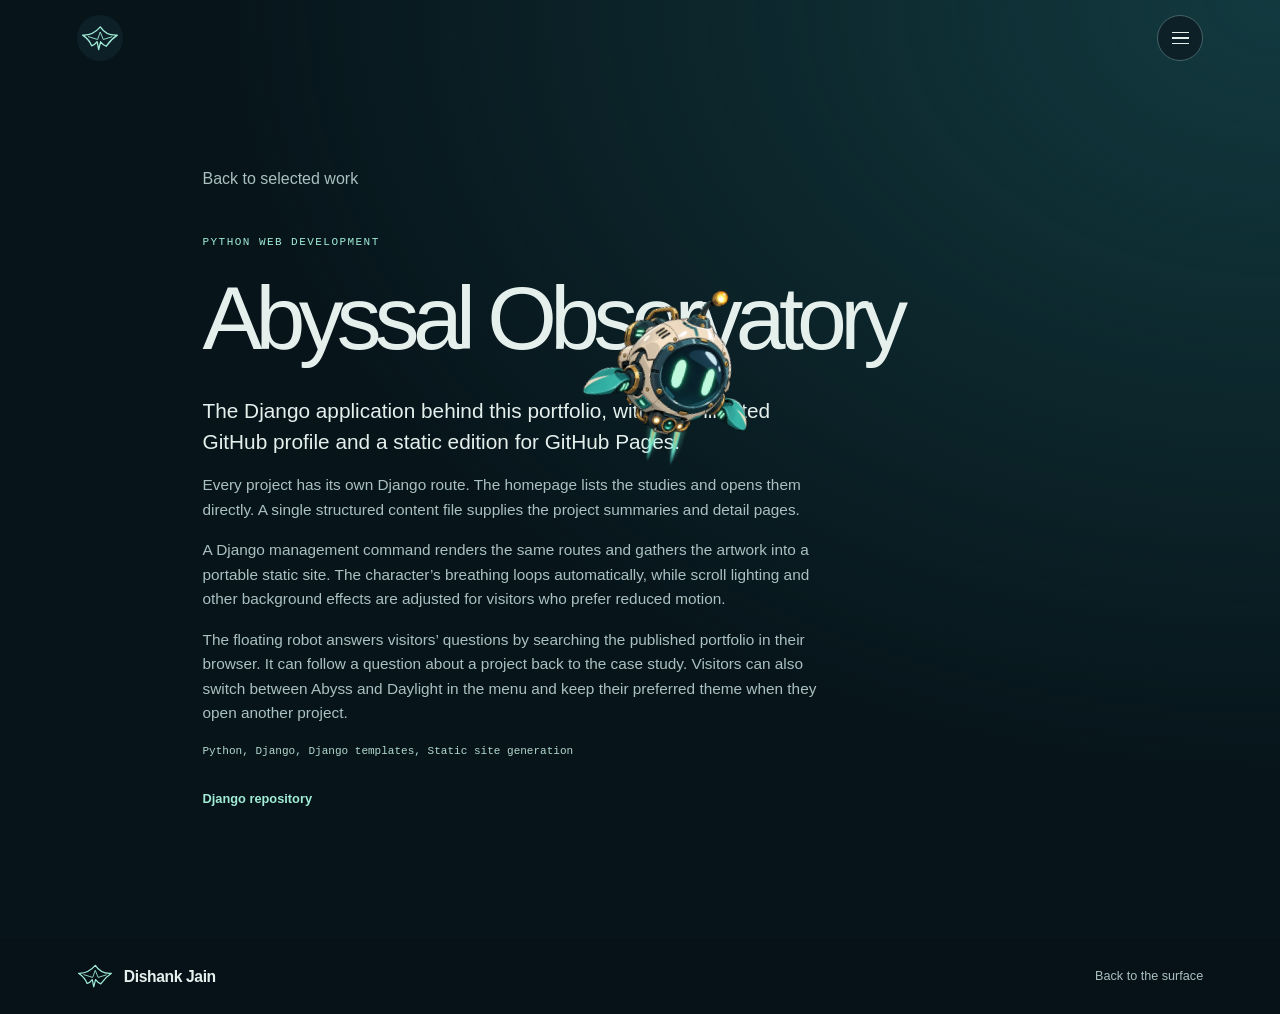
==== commit 9512ada6: "Publish Abby and the updated project pages using existing homepage content" ====
--- a/docs/projects/abyssal-portfolio/index.html
+++ b/docs/projects/abyssal-portfolio/index.html
@@ -8,17 +8,15 @@
   <meta name="description" content="The Django application behind this portfolio, with an animated GitHub profile and a static edition for GitHub Pages.">
   <link rel="icon" type="image/svg+xml" href="../../static/portfolio/assets/manta-mark.svg">
   <script src="../../static/portfolio/navigation.js"></script>
-  <link rel="stylesheet" href="../../static/portfolio/site.css?v=3">
+  <link rel="stylesheet" href="../../static/portfolio/site.css?v=4">
   
 </head>
 <body>
   <a class="skip" href="#main">Skip to content</a>
   <header class="site-header scrolled">
     <div class="header-inner">
-      <span class="brand">
-        <svg viewBox="0 0 46 34" fill="none" aria-hidden="true"><path d="M2 13.5C11 14 18.2 9.5 23.4 3.5C28 10.6 35.8 14.2 44 13.5C37.8 17.5 33.8 22.2 30.4 27C27.7 25.9 25.6 24.1 23.7 21.6L21.4 31L19.5 21.5C17.7 24 15.4 25.7 12.9 26.5C11.3 22.2 6.1 16.3 2 13.5Z" stroke="currentColor" stroke-width="1.55" stroke-linejoin="round"/><path d="m8.4 15.2 11.7 3.6 3.2-9.1 3.7 9.1 10.9-3.4" stroke="currentColor" stroke-width="1.1" stroke-linejoin="round"/></svg>
-<span>Dishank Jain</span>
-      </span>
+      <span class="observatory-mark" aria-hidden="true"><svg viewBox="0 0 46 34" fill="none" aria-hidden="true"><path d="M2 13.5C11 14 18.2 9.5 23.4 3.5C28 10.6 35.8 14.2 44 13.5C37.8 17.5 33.8 22.2 30.4 27C27.7 25.9 25.6 24.1 23.7 21.6L21.4 31L19.5 21.5C17.7 24 15.4 25.7 12.9 26.5C11.3 22.2 6.1 16.3 2 13.5Z" stroke="currentColor" stroke-width="1.55" stroke-linejoin="round"/><path d="m8.4 15.2 11.7 3.6 3.2-9.1 3.7 9.1 10.9-3.4" stroke="currentColor" stroke-width="1.1" stroke-linejoin="round"/></svg>
+</span>
       <div class="site-menu">
         <button class="menu-toggle" type="button" popovertarget="site-menu-panel"
                 aria-label="Menu" aria-controls="site-menu-panel" aria-expanded="false">
@@ -32,7 +30,7 @@
             <a href="../../#experience">Experience</a>
             <a href="../../#skills">Skills</a>
             <a href="../../#contact">Contact</a>
-            <a href="https://github.com/Dishank25">GitHub <span aria-hidden="true">↗</span></a>
+            <a href="https://github.com/Dishank25">GitHub</a>
           </nav>
           <fieldset class="theme-picker" hidden>
             <legend>Theme</legend>
@@ -46,7 +44,7 @@
   
 <main id="main" class="study-page">
   <section class="shell" id="top" aria-labelledby="study-title">
-    <a class="study-back" href="../../#work">← Selected work</a>
+    <a class="study-back" href="../../#work">Back to selected work</a>
     <span class="chapter">Python web development</span>
     <h1 id="study-title">Abyssal Observatory</h1>
     
@@ -55,9 +53,9 @@
   
   <p>Every project has its own Django route. The homepage lists the studies and opens them directly. A single structured content file supplies the project summaries and detail pages.</p><p>A Django management command renders the same routes and gathers the artwork into a portable static site. The character’s breathing loops automatically, while scroll lighting and other background effects are adjusted for visitors who prefer reduced motion.</p><p>The floating robot answers visitors’ questions by searching the published portfolio in their browser. It can follow a question about a project back to the case study. Visitors can also switch between Abyss and Daylight in the menu and keep their preferred theme when they open another project.</p>
   
-  <p class="case-tags">Python · Django · Django templates · Static site generation</p>
+  <p class="case-tags">Python, Django, Django templates, Static site generation</p>
   <div class="case-links">
-    <a href="https://github.com/Dishank25/abyssal-portfolio">Django repository <span aria-hidden="true">↗</span></a>
+    <a href="https://github.com/Dishank25/abyssal-portfolio">Django repository</a>
     
   </div>
 </div>
@@ -71,21 +69,21 @@
         <svg viewBox="0 0 46 34" fill="none" aria-hidden="true"><path d="M2 13.5C11 14 18.2 9.5 23.4 3.5C28 10.6 35.8 14.2 44 13.5C37.8 17.5 33.8 22.2 30.4 27C27.7 25.9 25.6 24.1 23.7 21.6L21.4 31L19.5 21.5C17.7 24 15.4 25.7 12.9 26.5C11.3 22.2 6.1 16.3 2 13.5Z" stroke="currentColor" stroke-width="1.55" stroke-linejoin="round"/><path d="m8.4 15.2 11.7 3.6 3.2-9.1 3.7 9.1 10.9-3.4" stroke="currentColor" stroke-width="1.1" stroke-linejoin="round"/></svg>
 <span>Dishank Jain</span>
       </a>
-      <a class="return" href="#top">Back to the surface <span aria-hidden="true">↑</span></a>
+      <a class="return" href="#top">Back to the surface</a>
     </div>
   </footer>
   
-<link rel="stylesheet" href="../../static/portfolio/assistant.css">
-<div class="guide-dock" data-guide data-home="../../" data-project="abyssal-portfolio" hidden>
-  <button type="button" class="guide-launch" aria-haspopup="dialog" aria-controls="guide-panel" aria-expanded="false" aria-label="Ask Dishank’s portfolio guide">
+<link rel="stylesheet" href="../../static/portfolio/assistant.css?v=abby-3">
+<div class="guide-dock" data-guide data-state="docked" data-home="../../" data-project="abyssal-portfolio" hidden>
+  <button type="button" class="guide-launch" aria-haspopup="dialog" aria-controls="guide-panel" aria-expanded="false" aria-label="Chat with Abby, Dishank’s robo assistant">
     <img class="guide-bot" src="../../static/portfolio/assets/observatory-guide.webp" alt="" width="58" height="58">
-    <span class="guide-launch-text" aria-hidden="true">Ask the guide <span>↗</span></span>
+    <span class="guide-launch-text" aria-hidden="true">Ask Abby</span>
   </button>
   <section class="guide-panel" id="guide-panel" role="dialog" aria-labelledby="guide-title" hidden>
     <header class="guide-head">
       <img class="guide-emblem" src="../../static/portfolio/assets/observatory-guide.webp" alt="" width="48" height="48">
-      <div><h2 id="guide-title">Observatory guide</h2><p>Dishank’s portfolio assistant</p></div>
-      <button class="guide-close" type="button" aria-label="Close portfolio guide"><svg viewBox="0 0 20 20" fill="none" aria-hidden="true"><path d="m5 5 10 10M15 5 5 15" stroke="currentColor" stroke-width="1.6" stroke-linecap="round"/></svg></button>
+      <div><h2 id="guide-title">Abby</h2><p>Dishank’s robo assistant</p></div>
+      <button class="guide-close" type="button" aria-label="Close chat with Abby"><svg viewBox="0 0 20 20" fill="none" aria-hidden="true"><path d="m5 5 10 10M15 5 5 15" stroke="currentColor" stroke-width="1.6" stroke-linecap="round"/></svg></button>
     </header>
     <div class="guide-scroll" tabindex="0" role="region" aria-label="Conversation">
       <p class="guide-welcome">I can walk you through Abyssal Observatory or help you explore Dishank’s other work.</p>
@@ -98,13 +96,13 @@
     <form class="guide-compose">
       <label class="guide-sr" for="guide-input">Your question about Dishank</label>
       <input id="guide-input" name="question" type="text" placeholder="Ask about Dishank…" maxlength="650" autocomplete="off" enterkeyhint="send" required>
-      <button class="guide-send" type="submit" aria-label="Send question"><svg viewBox="0 0 24 24" fill="none" aria-hidden="true"><path d="M12 18V6m-5 5 5-5 5 5" stroke="currentColor" stroke-width="1.9" stroke-linecap="round" stroke-linejoin="round"/></svg></button>
+      <button class="guide-send" type="submit" aria-label="Send question">Send</button>
     </form>
   </section>
 </div>
 
-<script defer src="../../static/portfolio/concierge-engine.js"></script>
-<script defer src="../../static/portfolio/chat-ui.js"></script>
+<script defer src="../../static/portfolio/concierge-engine.js?v=abby-3"></script>
+<script defer src="../../static/portfolio/chat-ui.js?v=abby-3"></script>
 
 </body>
 </html>
--- a/docs/static/portfolio/site.css
+++ b/docs/static/portfolio/site.css
@@ -12,9 +12,6 @@
   --mono: "IBM Plex Mono", ui-monospace, "SFMono-Regular", Consolas, monospace;
   --header-height: 76px;
   --header-gutter: max(6vw, calc((100vw - 1432px) / 2));
-  --header-text: #f0f8f6;
-  --header-wash: linear-gradient(180deg,rgba(4,15,22,.72),transparent);
-  --header-solid: rgba(6,20,26,.96);
   --menu-border: #466269;
   --menu-shadow: rgba(0,8,12,.38);
 }
@@ -29,18 +26,24 @@
 [hidden] { display: none !important; }
 a:focus-visible, button:focus-visible, input:focus-visible { outline: 2px solid var(--mint); outline-offset: 5px; }
 ::selection { color: #092127; background: #a7e9da; }
-.shell, .header-inner { width: min(88%, 1432px); margin-inline: auto; }
+.shell, .header-inner { width: min(88%, 1432px); margin-left: auto; margin-right: auto; }
 .skip { position: fixed; z-index: 30; top: 7px; left: 8px; padding: 8px 15px; background: var(--mint); color: var(--ink); transform: translateY(-170%); }
 .skip:focus { transform: none; color: var(--ink); }
 
-.site-header { position: fixed; top: 0; left: 0; right: 0; z-index: 20; color: var(--header-text); background: var(--header-wash); }
-.site-header.scrolled { background: var(--header-solid); box-shadow: 0 1px 0 var(--rule); }
+.site-header { position: fixed; top: 0; left: 0; right: 0; z-index: 20; pointer-events: none; }
+/* Older static pages can paint before their navigation script upgrades the markup. */
+.site-header .brand > span, .hero-base, .hero-role > span:empty,
+.main-nav a > span[aria-hidden], .action > span[aria-hidden], .project-action > span[aria-hidden],
+.contact-links a > span[aria-hidden], .return > span[aria-hidden] { display: none; }
 .header-inner { height: var(--header-height); display: flex; justify-content: space-between; align-items: center; gap: 18px; }
+.observatory-mark { display: grid; place-items: center; width: 46px; height: 46px; color: #c8f4e3; }
+.observatory-mark svg { display: block; width: 38px; height: 30px; filter: drop-shadow(0 1px 2px #05282c); }
+.site-header.scrolled .observatory-mark { border-radius: 50%; background: var(--ink-raised); color: var(--mint); }
+.site-header.scrolled .observatory-mark svg { filter: none; }
 .brand, .return { display: inline-flex; align-items: center; }
 .brand { width: fit-content; gap: 11px; font-size: .98rem; font-weight: 650; letter-spacing: -.025em; }
 .brand svg { width: 36px; height: 28px; color: var(--mint); }
-.return span { color: var(--mint); }
-.site-menu { display: flex; align-items: center; }
+.site-menu { display: flex; align-items: center; pointer-events: auto; }
 .menu-toggle { display: grid; place-items: center; width: 46px; height: 46px; border: 1px solid var(--menu-border); border-radius: 50%; background: var(--ink-raised); color: var(--text); }
 .menu-toggle:hover, .menu-toggle[aria-expanded="true"] { border-color: var(--mint); color: var(--mint); }
 .menu-glyph { display: grid; gap: 4px; }
@@ -52,8 +55,7 @@
 .main-nav { display: grid; grid-template-columns: 1fr 1fr; gap: 3px 4px; }
 .main-nav a { min-height: 44px; display: flex; align-items: center; gap: 6px; padding: 8px 10px; border-radius: 6px; font-size: .95rem; }
 .main-nav a:hover, .main-nav a[aria-current="location"] { background: var(--ink); color: var(--mint); }
-.main-nav a span { color: var(--mint); }
-.theme-picker { position: relative; display: flex; gap: 6px; margin: 13px 0 0; padding: 27px 0 0; border: 0; border-top: 1px solid var(--rule); }
+.theme-picker { position: relative; display: flex; gap: 6px; margin: 13px 0 0; padding: 27px 0 0; border: 0; }
 .theme-picker legend { position: absolute; top: 8px; left: 0; padding: 0; font: .69rem/1.1 var(--mono); color: var(--muted); }
 .theme-picker label { display: inline-flex; flex: 1; align-items: center; gap: 9px; min-height: 44px; padding: 7px 10px; border: 1px solid var(--menu-border); border-radius: 7px; font-size: .86rem; cursor: pointer; }
 .theme-picker label:has(:checked) { color: var(--mint); border-color: var(--mint); }
@@ -72,49 +74,36 @@
 @keyframes drift { 0% { transform: translate3d(0,0,0); opacity: 0; } 9% { opacity: var(--alpha); } 78% { opacity: var(--alpha); } 100% { opacity: 0; transform: translate3d(var(--drift),-106vh,0); } }
 .hero-inner { height: 100%; display: flex; align-items: center; padding-block: calc(var(--header-height) + 42px) 8vh; }
 .hero-copy { position: relative; z-index: 2; width: min(53%, 790px); transform: translateY(calc(var(--descent) * -34px)); }
-.hero-role, .chapter, .scene-caption, .project-label, .case-tags, .when, .gate-prompt span, .gate-value, .room figcaption { font-family: var(--mono); }
-.hero-role, .chapter, .scene-caption, .project-label, .room figcaption { font-size: .69rem; font-weight: 500; line-height: 1.3; letter-spacing: .13em; text-transform: uppercase; }
-.hero-role { display: flex; align-items: center; gap: 11px; color: #d2ece4; }
-.hero-role > span:first-child { width: 29px; height: 1px; background: var(--mint); }
-.hero-role .slash { color: #91bdb1; }
+.hero-role, .chapter, .project-label, .case-tags, .when, .gate-prompt span, .gate-value { font-family: var(--mono); }
+.hero-role, .chapter, .project-label { font-size: .69rem; font-weight: 500; line-height: 1.3; letter-spacing: .13em; text-transform: uppercase; }
+.hero-role { color: #d2ece4; }
 h1, h2 { font-weight: 480; letter-spacing: -.075em; line-height: .94; }
 h1 em, h2 em { font-family: var(--serif); font-style: italic; font-weight: 400; letter-spacing: -.066em; }
 h1 { margin: 24px 0 22px; font-size: clamp(6.1rem, 10.4vw, 12rem); line-height: .78; }
 h1 em { display: block; margin-top: .09em; color: var(--mint); }
 .hero-intro { max-width: 365px; font-size: clamp(1.08rem,1.65vw,1.53rem); line-height: 1.43; letter-spacing: -.025em; text-wrap: pretty; }
-.action { display: inline-flex; align-items: center; gap: 24px; border: 1px solid rgba(178,246,223,.75); border-radius: 100px; padding: 11px 17px; margin-top: 25px; line-height: 1.15; font-size: .88rem; color: #ddfff1; background: rgba(8,34,38,.42); transition: background .2s, color .2s; }
-.action span { color: var(--mint); }
+.action { display: inline-flex; align-items: center; justify-content: center; min-height: 44px; border: 1px solid rgba(178,246,223,.75); border-radius: 100px; padding: 11px 19px; margin-top: 25px; line-height: 1.15; font-size: .88rem; color: #ddfff1; background: rgba(8,34,38,.42); transition: background .2s, color .2s; }
 .action:hover { background: var(--mint); color: #0a2427; }
-.action:hover span { color: inherit; }
-.hero-base { position: absolute; bottom: 23px; left: 0; right: 0; display: flex; justify-content: space-between; align-items: center; z-index: 3; border-top: 1px solid rgba(167,221,214,.32); padding-top: 12px; }
-.scene-caption { display: flex; align-items: center; gap: 9px; color: #d0e1dd; font-size: .62rem; }
-.scene-caption svg { width: 24px; height: 18px; color: var(--mint); }
 
 .work-area { background: var(--ink); position: relative; }
 .work { display: grid; grid-template-columns: minmax(0,.87fr) minmax(0,1.13fr); gap: clamp(55px,10vw,155px); padding-block: clamp(83px,10vw,160px); }
 .work-intro { align-self: start; position: sticky; top: calc(var(--header-height) + 56px); }
-.chapter { display: inline-flex; align-items: center; gap: 10px; color: var(--mint); }
-.chapter::before { content: ""; width: 22px; height: 1px; background: currentColor; }
-h2 { font-size: clamp(3.7rem, 7vw, 7.5rem); margin-top: 21px; }
+.chapter { color: var(--mint); }
+h2 { margin: 0; font-size: clamp(3.7rem, 7vw, 7.5rem); }
 h2 em { color: var(--mint); }
 .work h2 em { display: block; }
 .work-intro > p, .contact p { margin-top: 23px; max-width: 34em; color: var(--muted); line-height: 1.65; }
-.room { position: relative; overflow: hidden; margin-top: 34px; aspect-ratio: 2.15; background: #0a212b; border: 1px solid #2a4147; }
+.room { position: relative; overflow: hidden; margin-top: 34px; aspect-ratio: 2.15; background: #0a212b; }
 .room img { width: 100%; height: 100%; display: block; object-fit: cover; object-position: 52% 50%; transform: scale(1.045) translateY(var(--room-y,0px)); }
-.room::after { content: ""; position: absolute; inset: 40% 0 0; background: linear-gradient(transparent,rgba(4,17,24,.79)); pointer-events: none; }
-.room figcaption { position: absolute; bottom: 12px; left: 15px; z-index: 1; color: #cee4df; font-size: .59rem; }
 .projects { min-width: 0; padding-top: 6px; }
-.project { border-top: 1px solid var(--rule); scroll-margin-top: 9px; }
-.project:last-child { border-bottom: 1px solid var(--rule); }
+.project { scroll-margin-top: 9px; }
 .project-label { color: #9eb9b8; font-size: .60rem; letter-spacing: .12em; }
 .project-title { font-weight: 500; font-size: clamp(1.35rem, 2.6vw, 2.55rem); letter-spacing: -.055em; line-height: 1.07; text-wrap: balance; }
 .project-link { display: grid; grid-template-columns:minmax(0, 1fr) auto; column-gap: 14px; row-gap: 8px; padding: 24px 0; }
 .project-link .project-label { grid-column: 1 / -1; }
 .project-link .project-title { grid-column: 1; }
 .project-intro { grid-column: 1 / -1; max-width: 59ch; color: var(--muted); font-size: .92rem; line-height: 1.45; }
-.project-action { grid-column: 2; grid-row: 2; display: inline-flex; align-items:center; gap: 7px; align-self:center; font-size:.74rem; color:var(--mint); white-space: nowrap; }
-.project-action span { display:inline-block; transition: transform .2s; }
-.project-link:hover .project-action span, .project-link:focus-visible .project-action span { transform: translateX(3px); }
+.project-action { grid-column: 2; grid-row: 2; align-self:center; font-size:.82rem; font-weight: 600; color:var(--mint); white-space: nowrap; }
 .project-detail { padding: 0 0 28px; max-width: 700px; }
 .project-detail p { color: var(--muted); font-size:.96rem; margin: 12px 0 0; }
 .project-detail .case-lead { margin: 0 0 16px; color: var(--text); font-size: 1.09rem; line-height: 1.5; }
@@ -122,10 +111,10 @@
 .project-detail .case-tags { font-size: .69rem; color: #b3d8ce; margin-top: 21px; line-height: 1.7; }
 .case-links, .contact-links { display: flex; flex-wrap: wrap; gap: 10px 19px; align-items: center; }
 .case-links { margin-top: 11px; }
-.case-links a, .contact-links a { display: inline-flex; align-items: baseline; gap: 6px; border-bottom: 1px solid #416360; padding-bottom: 1px; }
+.case-links a, .contact-links a { display: inline-flex; align-items: center; min-height: 44px; font-weight: 600; color: var(--mint); }
 .case-links a { font-size: .8rem; }
-.case-links a span, .contact-links a span { color:var(--mint); }
-.gate-interaction { background: #10262b; border-left: 2px solid var(--mint); margin-top: 21px; padding: 17px 21px; }
+.case-links a:hover, .contact-links a:hover, .study-back:hover, .return:hover, .project-link:hover .project-action { text-decoration: underline; text-underline-offset: .18em; }
+.gate-interaction { background: #10262b; margin-top: 21px; padding: 17px 21px; }
 .gate-prompt, .gate-value { display:flex; align-items:baseline; justify-content:space-between; gap:12px; }
 .gate-prompt label { font-weight: 600; }
 .gate-prompt span, .gate-value { font-size: .70rem; color: var(--muted); }
@@ -134,7 +123,7 @@
 .gate-interaction input { display: block; width: 100%; margin: 8px 0; accent-color: var(--mint); }
 #gate-result { color: var(--mint); font-size: .83rem; }
 .band { padding-block: clamp(75px, 8.9vw, 150px); }
-.about, .skills { background: var(--ink-raised); border-block: 1px solid #233b41; }
+.about, .skills { background: var(--ink-raised); }
 .about-grid, .experience, .skills-grid { display: grid; grid-template-columns: minmax(0,.8fr) minmax(0,1.2fr); gap: clamp(44px,8vw,130px); }
 .about h2 em, .skills h2 em { display: block; }
 .about-body { max-width: 690px; }
@@ -144,18 +133,17 @@
 .section-head { align-self: start; }
 .experience h2 { font-size: clamp(3rem,5.8vw,6rem); }
 .positions { min-width: 0; }
-.position { display:grid; grid-template-columns: minmax(84px,.32fr) 1fr; gap: clamp(15px,2.6vw,45px); padding-block: 23px 26px; border-top: 1px solid var(--rule); }
+.position { display:grid; grid-template-columns: minmax(84px,.32fr) 1fr; gap: clamp(15px,2.6vw,45px); padding-block: 23px 26px; }
 .when { color: #a7cdc4; font-size:.71rem; padding-top: 5px; line-height: 1.65; }
 .position h3, .skill-list h3, .education h3 { font-size: clamp(1.15rem,1.65vw,1.6rem); line-height: 1.25; font-weight: 540; letter-spacing: -.035em; }
 .company { margin-top: 5px; color: #bddbd2; font-size: .89rem; }
 .position p, .skill-list p { color: var(--muted); margin-top: 10px; line-height: 1.65; font-size: .95rem; }
-.education { border-top:1px solid var(--rule); padding-top:25px; }
+.education { padding-top:25px; }
 .education ul { list-style: none; padding:0; margin:17px 0 0; }
 .education li { display:grid; grid-template-columns:minmax(84px,.32fr) 1fr; gap:clamp(15px,2.6vw,45px); margin-top:13px; font-size:.88rem; }
 .education li > span { font: .70rem/1.65 var(--mono); color:#a7cdc4; }
 .education small { display: block; color: var(--muted); font-size: .82rem; margin-top: 2px; }
 .skill-list { display: grid; grid-template-columns: 1fr 1fr; gap: 31px 34px; }
-.skill-list article { border-top: 1px solid #345055; padding-top:17px; }
 .skill-list h3 { font-size:1.24rem; }
 .contact { position:relative; background: #06161d; overflow:hidden; isolation:isolate; }
 .contact-cover { position:absolute; top:0; right:0; bottom:0; left:0; z-index:-1; background:linear-gradient(90deg,#07151b 8%,rgba(5,18,24,.88) 38%,rgba(5,18,24,.42) 100%),linear-gradient(0deg,#06141a,transparent 75%),url('assets/signal-room.webp') center 40%/cover; }
@@ -163,7 +151,7 @@
 .contact h2 { font-size: clamp(4.35rem, 9vw, 9rem); }
 .contact p { max-width: 480px; color: #c2d2d0; }
 .contact-links { margin-top: 22px; gap: 25px; font-size: 1rem; }
-footer { background: #061218; border-top: 1px solid #243b40; }
+footer { background: #061218; }
 footer .shell { display:flex; justify-content: space-between; gap:20px; align-items:center; padding-block: 24px; }
 .return { gap:9px; color: var(--muted); font-size: .79rem; }
 @media (min-width: 901px) and (max-height: 700px) {
@@ -195,7 +183,6 @@
   h1 em { display:inline; }
   .hero-intro { max-width:335px; font-size:1.1rem; }
   .action { margin-top:17px; }
-  .hero-base { bottom:14px; }
   .work, .about-grid, .experience, .skills-grid { grid-template-columns:1fr; gap:32px; }
   .work-intro { position:static; }
   .work h2 em, .about h2 em, .skills h2 em { display:inline; }
@@ -213,15 +200,13 @@
   .hero-art img { object-position:95% center; }
   .hero-inner { padding-bottom:90px; }
   .hero-shade { background:linear-gradient(0deg,#07151b 0%,#07151b 18%,rgba(7,21,27,.91) 30%,rgba(7,21,27,.53) 46%,transparent 67%),linear-gradient(180deg,rgba(4,14,20,.56) 0,transparent 22%); }
-  .hero-role { font-size:.59rem; gap:7px; }
+  .hero-role { font-size:.64rem; }
   h1 { font-size:clamp(4.25rem,15.7vw,5.6rem); }
   .hero-intro { font-size:1.05rem; max-width:290px; }
-  .hero-base { padding-top:8px; }
-  .hero-role > span:first-child { width:18px; }
   .chapter { font-size:.61rem; }
   .work { padding-block:67px; }
   .band { padding-block:61px; }
-  h2 { font-size:clamp(3.3rem,12vw,4.6rem); margin-top:15px; }
+  h2 { font-size:clamp(3.3rem,12vw,4.6rem); }
   .work, .about-grid, .experience, .skills-grid { gap:27px; }
   .position, .education li, .skill-list { grid-template-columns:1fr; }
   .position, .education li { gap:6px; }
@@ -241,15 +226,15 @@
 }
 @media (prefers-reduced-motion: reduce) {
   html { scroll-behavior: auto; }
-  .menu-glyph i, .action, .site-header, .project-action span { transition: none; }
-  .hero-copy, .sunshaft, .room img, .project-action span { transform: none !important; }
+  .menu-glyph i, .action { transition: none; }
+  .hero-copy, .sunshaft, .room img { transform: none !important; }
   .particles, .depth-shade { display: none; }
   .particle { animation: none; }
 }
 @media print {
   :root { color-scheme:light; }
   body, main, .about, .skills, .contact, .work-area, .experience, footer { background:white; color:black; }
-  .site-header, .hero-art, .hero-shade, .sunshaft, .particles, .hero-base, .depth-shade, .room, footer, .gate-interaction { display:none !important; }
+  .site-header, .hero-art, .hero-shade, .sunshaft, .particles, .depth-shade, .room, footer, .gate-interaction { display:none !important; }
   .shell { width:100%; }
   .hero, .descent { height:auto; min-height:0; background:white; position:static; }
   .hero-inner, .band, .work, .contact-inner { padding:20px 0; }
@@ -282,23 +267,17 @@
     --muted: #385954;
     --mint: #066358;
     --rule: #b2c9c0;
-    --header-text: #103c36;
-    --header-wash: linear-gradient(180deg,rgba(243,250,243,.97),rgba(243,250,243,.86));
-    --header-solid: rgba(244,249,241,.98);
     --menu-border: #8daea2;
     --menu-shadow: rgba(20,55,46,.19);
   }
   [data-theme="daylight"] .hero-shade { background: linear-gradient(90deg,#eff6e9 0%,rgba(232,246,235,.96) 23%,rgba(224,244,232,.84) 35%,rgba(218,244,231,.28) 57%,transparent 74%),linear-gradient(0deg,rgba(12,48,45,.85),transparent 17%); }
-  [data-theme="daylight"] .hero-role, [data-theme="daylight"] .hero-role .slash { color: #17564c; }
+  [data-theme="daylight"] .hero-role { color: #17564c; }
+  [data-theme="daylight"] .observatory-mark { color: var(--mint); }
+  [data-theme="daylight"] .observatory-mark svg { filter: none; }
   [data-theme="daylight"] .action { background: #12594d; border-color: #12594d; color: #fffef3; }
-  [data-theme="daylight"] .action span { color: #b9f1d8; }
   [data-theme="daylight"] .action:hover { background: #0b453c; }
-  [data-theme="daylight"] .hero-base { color: #fffef3; border-color: rgba(213,244,225,.5); }
-  [data-theme="daylight"] .scene-caption svg { color: #b4f1da; }
   [data-theme="daylight"] .project-label, [data-theme="daylight"] .case-tags,
   [data-theme="daylight"] .when, [data-theme="daylight"] .company, [data-theme="daylight"] .education li > span { color: #286059; }
-  [data-theme="daylight"] .about, [data-theme="daylight"] .skills, [data-theme="daylight"] footer,
-  [data-theme="daylight"] .skill-list article { border-color: var(--rule); }
   [data-theme="daylight"] .study-page { background: radial-gradient(ellipse at top right,#d2ece1,transparent 55%),var(--ink); }
   [data-theme="daylight"] .gate-interaction { background: #d5e9de; }
   [data-theme="daylight"] .contact, [data-theme="daylight"] footer { background: var(--ink-dark); }
@@ -308,7 +287,7 @@
 }
 @media screen and (max-width: 740px) {
   [data-theme="daylight"] .hero-shade { background: linear-gradient(0deg,#ecf5f0 4%,rgba(236,245,240,.98) 20%,rgba(229,244,233,.89) 37%,rgba(218,243,228,.40) 51%,transparent 72%); }
-  [data-theme="daylight"] .hero-base { border-color: var(--rule); }
-  [data-theme="daylight"] .scene-caption, [data-theme="daylight"] .scene-caption svg { color: var(--mint); }
+  [data-theme="daylight"] .site-header:not(.scrolled) .observatory-mark { color: #d9f8eb; }
+  [data-theme="daylight"] .site-header:not(.scrolled) .observatory-mark svg { filter: drop-shadow(0 1px 2px #05282c); }
   [data-theme="daylight"] .contact-cover { background-image: linear-gradient(95deg,rgba(236,245,234,.97) 10%,rgba(236,245,234,.93) 53%,rgba(219,241,226,.81)),url('assets/signal-room.webp'); }
 }
--- a/docs/static/portfolio/assistant.css
+++ b/docs/static/portfolio/assistant.css
@@ -1,6 +1,10 @@
 .guide-dock {
   --guide-gap: clamp(16px, 2.2vw, 32px);
   --guide-rim: #45656b;
+  --abby-size: clamp(140px, 14vw, 172px);
+  --abby-pop: #0b2027;
+  --abby-pop-rim: #62978d;
+  --abby-greeting-text: #edf9f3;
   --guide-shadow: 0 12px 42px rgba(0, 10, 17, .38);
   position: fixed;
   z-index: 21;
@@ -14,6 +18,7 @@
   position: absolute; width: 1px; height: 1px; overflow: hidden; clip-path: inset(50%); white-space: nowrap;
 }
 .guide-launch {
+  position: absolute; right: 0; bottom: 0;
   display: flex; align-items: center; gap: 4px; padding: 1px 14px 1px 2px;
   border: 1px solid #5a8185; border-radius: 34px;
   color: #e0f7ee; background: linear-gradient(135deg, #12303a, #0a2029);
@@ -22,12 +27,85 @@
 .guide-launch:hover, .guide-launch:focus-visible { border-color: #b5ecdc; }
 .guide-bot { display: block; width: 58px; height: 58px; object-fit: contain; animation: guide-drift 4.4s ease-in-out infinite; }
 .guide-launch-text { font-size: .79rem; font-weight: 600; white-space: nowrap; }
-.guide-launch-text span { margin-left: 3px; color: #a1ecd7; }
 @keyframes guide-drift { 0%, 100% { transform: translateY(1px) rotate(-2deg); } 50% { transform: translateY(-2px) rotate(2deg); } }
-.guide-dock.is-open {
+.guide-dock[data-state="chat"], .guide-dock.is-open {
   bottom: calc(max(var(--guide-gap), env(safe-area-inset-bottom)) + var(--guide-keyboard, 0px));
 }
-.guide-dock.is-open .guide-launch { display: none; }
+.guide-dock[data-state]:not([data-state="docked"]) .guide-launch,
+.guide-dock.is-open .guide-launch { visibility: hidden; pointer-events: none; }
+
+/* Flight positions come from the stage and the real launcher, even while it is hidden. */
+.guide-stage {
+  position: fixed; top: 0; right: 0; bottom: 0; left: 0;
+  pointer-events: none;
+}
+.abby-station {
+  position: absolute; left: 50%; top: 43%; width: var(--abby-size);
+  transform: translate(-50%, -50%);
+}
+.abby-craft {
+  position: relative; display: block; width: 100%; padding: 0;
+  border: 0; border-radius: 50%; background: transparent; color: inherit;
+  pointer-events: none; touch-action: manipulation;
+}
+.guide-dock[data-state="greeting"] .abby-craft,
+.guide-dock[data-state="entering"] .abby-flight { pointer-events: auto; cursor: pointer; }
+.abby-flight, .abby-hover { position: relative; display: block; width: 100%; }
+.abby-flight { transform-origin: 50% 53%; transform-style: preserve-3d; }
+.abby-hover { transform-origin: 51% 70%; }
+.abby-robot { position: relative; z-index: 1; display: block; width: 100%; height: auto; user-select: none; }
+.abby-plume {
+  --exhaust-length: 1;
+  position: absolute; top: 86.7%; left: 46.2%; z-index: 0;
+  width: 4.1%; height: 14.5%; border-radius: 48% 48% 75% 75%;
+  transform: translateX(-50%) scaleY(var(--exhaust-length)); transform-origin: 50% 0;
+  background: radial-gradient(ellipse at 50% 0, #fff3b0 6%, #f4bd63 22%, #81f5d7 44%, rgba(82, 231, 221, .48) 60%, transparent 74%);
+  opacity: .9;
+}
+.abby-plume::before {
+  content: ""; position: absolute; top: 0; bottom: 1%; left: -78%; right: -78%;
+  background: radial-gradient(ellipse at center top, rgba(114, 239, 202, .5), transparent 68%);
+}
+.abby-plume--right { left: 59.5%; }
+.guide-dock[data-state="entering"] .abby-plume,
+.guide-dock[data-state="docking"] .abby-plume { --exhaust-length: 1.65; animation: abby-thrust .26s ease-in-out infinite alternate; }
+.guide-dock[data-state="greeting"] .abby-hover { animation: abby-idle 3.8s ease-in-out infinite; }
+.guide-dock[data-state="greeting"] .abby-plume { --exhaust-length: .87; opacity: .8; }
+@keyframes abby-idle { 0%, 100% { transform: translateY(0) rotate(0); } 50% { transform: translateY(-4px) rotate(.65deg); } }
+@keyframes abby-thrust { to { transform: translateX(-50%) scaleY(1.92); opacity: 1; } }
+
+.abby-greeting {
+  position: absolute; top: calc(100% + 11px); left: 50%; width: max-content;
+  max-width: min(336px, calc(100vw - 32px)); display: flex; align-items: flex-start;
+  border: 1px solid var(--abby-pop-rim); border-radius: 18px;
+  background: var(--abby-pop); color: var(--abby-greeting-text);
+  box-shadow: var(--guide-shadow); pointer-events: none; opacity: 0; visibility: hidden;
+  transform: translate(-50%, 5px);
+}
+.abby-greeting::before {
+  content: ""; position: absolute; left: calc(50% - 5px); top: -5px;
+  width: 8px; height: 8px; border: solid var(--abby-pop-rim); border-width: 1px 0 0 1px;
+  background: var(--abby-pop); transform: rotate(45deg);
+}
+.guide-dock[data-state="greeting"] .abby-greeting {
+  opacity: 1; visibility: visible; pointer-events: auto;
+  transform: translate(-50%, 0); transition: opacity .2s ease-out, transform .2s ease-out;
+}
+.abby-talk {
+  position: relative; flex: 1 1 auto; min-width: 0; min-height: 58px; margin: 0;
+  padding: 12px 5px 13px 17px; border: 0; border-radius: 17px 0 0 17px;
+  background: transparent; color: inherit; text-align: left;
+  font: 500 15px/1.42 var(--display); cursor: pointer; touch-action: manipulation;
+}
+.abby-talk strong { display: block; color: var(--mint); font-weight: 650; }
+.abby-talk:hover strong { text-decoration: underline; text-underline-offset: 3px; }
+.abby-greeting .abby-dismiss {
+  flex: none; display: grid; place-items: center; width: 40px; height: 40px;
+  margin: 4px 3px 0 0; padding: 0; border: 0; border-radius: 50%;
+  background: transparent; color: var(--muted); cursor: pointer; touch-action: manipulation;
+}
+.abby-dismiss:hover { background: var(--ink-raised); color: var(--text); }
+.abby-dismiss svg { width: 16px; height: 16px; }
 .guide-panel {
   display: flex; flex-direction: column; overflow: hidden;
   width: min(382px, calc(100vw - 2 * var(--guide-gap)));
@@ -51,7 +129,7 @@
   padding: 0; border: none; border-radius: 50%; background: transparent; color: var(--text);
 }
 .guide-close:hover { color: var(--mint); background: var(--ink); }
-.guide-close svg, .guide-send svg { width: 20px; height: 20px; }
+.guide-close svg { width: 20px; height: 20px; }
 .guide-scroll { min-height: 0; overflow-y: auto; overscroll-behavior: contain; scrollbar-color: var(--rule) transparent; padding: 19px 17px; }
 .guide-dock p { overflow-wrap: anywhere; }
 .guide-welcome, .guide-message { font-size: .93rem; line-height: 1.53; }
@@ -70,7 +148,6 @@
   color: var(--mint); font-size: .79rem; font-weight: 600;
   text-decoration: underline; text-decoration-thickness: 1px; text-underline-offset: 3px;
 }
-.guide-links a::after { content: "↗"; }
 .guide-suggestions { display: flex; flex-wrap: wrap; gap: 6px; margin: 16px 0 0; }
 .guide-suggestions:empty { display: none; }
 .guide-suggestions button {
@@ -89,31 +166,44 @@
   font: 400 16px/1.25 var(--display);
 }
 .guide-compose input::placeholder { color: var(--muted); opacity: 1; }
-.guide-send { width: 38px; height: 38px; border-radius: 12px; color: var(--ink); background: var(--mint); }
+.guide-send { width: auto; min-width: 58px; height: 38px; padding-inline: 13px; border-radius: 12px; color: var(--ink); background: var(--mint); font: 650 .86rem/1 var(--display); }
 .guide-send:hover { filter: brightness(1.08); }
 .guide-dock button:focus-visible, .guide-dock a:focus-visible, .guide-dock input:focus-visible,
 .guide-scroll:focus-visible { outline: 2px solid var(--mint); outline-offset: 2px; }
 .guide-scroll:focus-visible { outline-offset: -3px; }
-html[data-theme="daylight"] .guide-dock { --guide-rim: #71948c; --guide-shadow: 0 10px 38px rgba(16, 49, 47, .19); }
+html[data-theme="daylight"] .guide-dock {
+  --guide-rim: #71948c; --guide-shadow: 0 10px 38px rgba(16, 49, 47, .19);
+  --abby-pop: #f2f8ef; --abby-pop-rim: #638d82; --abby-greeting-text: #173e38;
+}
 html[data-theme="daylight"] .guide-launch {
   background: linear-gradient(135deg, #234f54, #163a44); border-color: #567b75;
 }
 @media (max-width: 650px) {
-  .guide-dock { --guide-gap: 12px; right: max(12px, env(safe-area-inset-right)); }
+  .guide-dock { --guide-gap: 12px; --abby-size: clamp(119px, 33vw, 142px); right: max(12px, env(safe-area-inset-right)); }
   .guide-launch { padding: 0; border-radius: 50%; }
   .guide-bot { width: 56px; height: 56px; }
   .guide-launch-text { display: none; }
   .guide-panel { border-radius: 16px; width: min(382px, calc(100vw - 24px - env(safe-area-inset-left) - env(safe-area-inset-right))); }
   .guide-head { padding-block: 8px; }
-  .guide-close, .guide-send { width: 44px; height: 44px; }
+  .guide-close { width: 44px; height: 44px; }
+  .guide-send { height: 44px; }
+  .abby-greeting .abby-dismiss { width: 44px; height: 44px; margin-top: 2px; }
   .guide-suggestions button { min-height: 38px; }
   .guide-links a { min-height: 35px; }
   footer .shell { padding-bottom: max(76px, calc(env(safe-area-inset-bottom) + 65px)); }
 }
 @media (max-height: 450px) {
+  .guide-dock { --abby-size: clamp(76px, 25vh, 106px); }
+  .abby-station { top: 40%; }
+  .abby-greeting { top: calc(100% + 6px); }
+  .abby-talk { min-height: 48px; padding-block: 8px; }
   .guide-head { padding-block: 3px; }
   .guide-emblem { width: 34px; height: 34px; }
   .guide-scroll { padding-block: 9px; }
   .guide-compose { padding-block: 3px; }
 }
-@media (prefers-reduced-motion: reduce) { .guide-bot { animation: none; } }
+@media (prefers-reduced-motion: reduce) {
+  .guide-bot, .guide-dock[data-state] .abby-hover, .guide-dock[data-state] .abby-plume { animation: none; }
+  .guide-dock[data-state="greeting"] .abby-greeting { transition: none; }
+}
+@media print { .guide-dock { display: none !important; } }
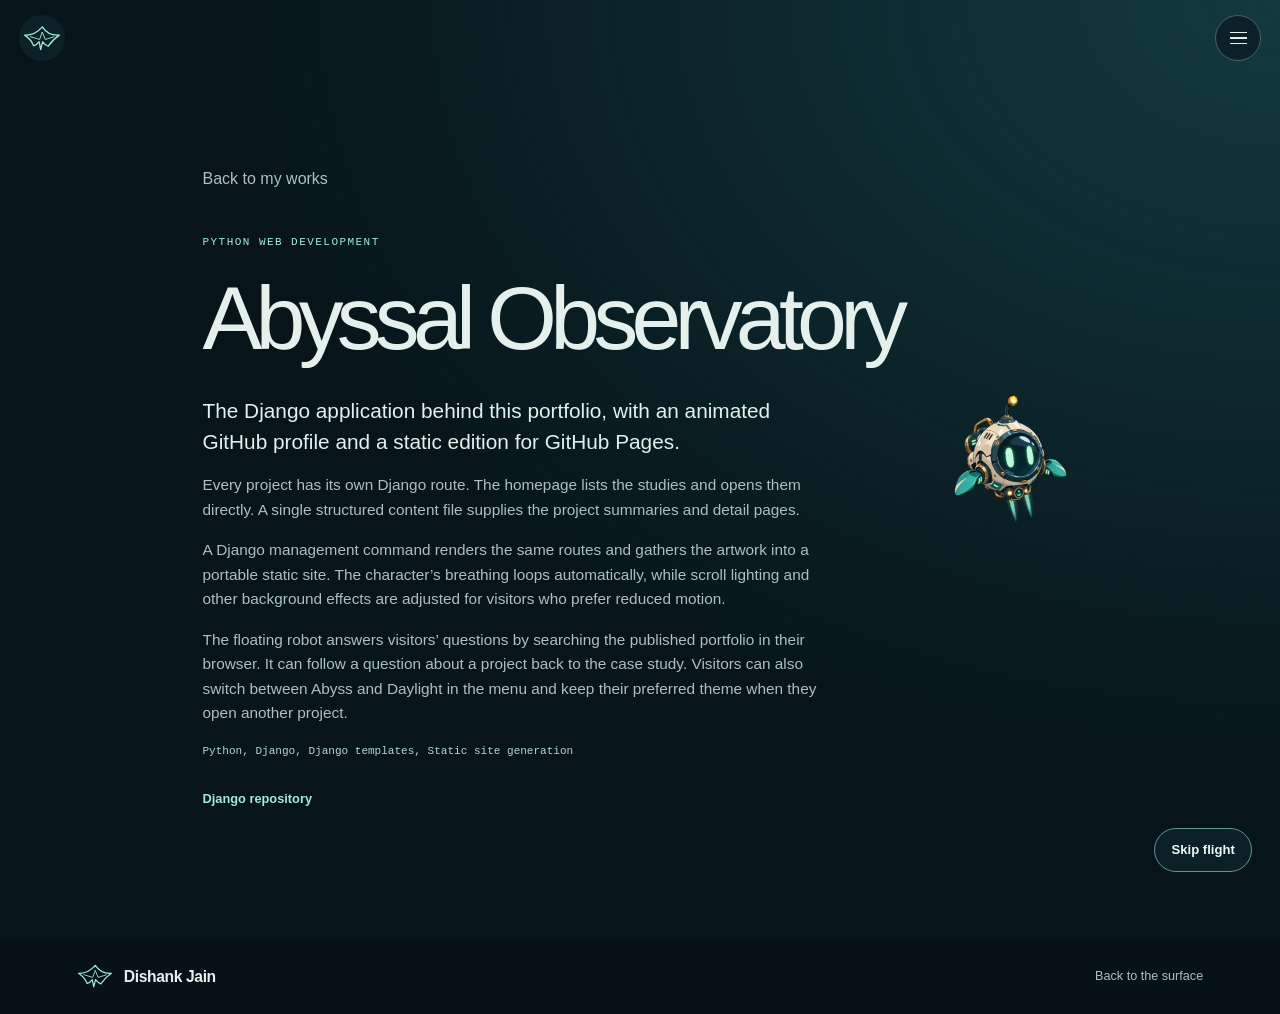
==== commit 45dee73d: "Update project pages, orbital greeting and portfolio sections" ====
--- a/docs/projects/abyssal-portfolio/index.html
+++ b/docs/projects/abyssal-portfolio/index.html
@@ -8,7 +8,7 @@
   <meta name="description" content="The Django application behind this portfolio, with an animated GitHub profile and a static edition for GitHub Pages.">
   <link rel="icon" type="image/svg+xml" href="../../static/portfolio/assets/manta-mark.svg">
   <script src="../../static/portfolio/navigation.js"></script>
-  <link rel="stylesheet" href="../../static/portfolio/site.css?v=4">
+  <link rel="stylesheet" href="../../static/portfolio/site.css?v=section-5">
   
 </head>
 <body>
@@ -25,7 +25,7 @@
         <div class="menu-sheet" id="site-menu-panel" popover="auto">
           <nav class="main-nav" aria-label="Main navigation">
             <a href="../../#top">Home</a>
-            <a href="../../#work">Work</a>
+            <a href="../../#work">My works</a>
             <a href="../../#about">About</a>
             <a href="../../#experience">Experience</a>
             <a href="../../#skills">Skills</a>
@@ -44,7 +44,7 @@
   
 <main id="main" class="study-page">
   <section class="shell" id="top" aria-labelledby="study-title">
-    <a class="study-back" href="../../#work">Back to selected work</a>
+    <a class="study-back" href="../../#work">Back to my works</a>
     <span class="chapter">Python web development</span>
     <h1 id="study-title">Abyssal Observatory</h1>
     
@@ -73,7 +73,7 @@
     </div>
   </footer>
   
-<link rel="stylesheet" href="../../static/portfolio/assistant.css?v=abby-3">
+<link rel="stylesheet" href="../../static/portfolio/assistant.css?v=abby-4">
 <div class="guide-dock" data-guide data-state="docked" data-home="../../" data-project="abyssal-portfolio" hidden>
   <button type="button" class="guide-launch" aria-haspopup="dialog" aria-controls="guide-panel" aria-expanded="false" aria-label="Chat with Abby, Dishank’s robo assistant">
     <img class="guide-bot" src="../../static/portfolio/assets/observatory-guide.webp" alt="" width="58" height="58">
@@ -101,8 +101,8 @@
   </section>
 </div>
 
-<script defer src="../../static/portfolio/concierge-engine.js?v=abby-3"></script>
-<script defer src="../../static/portfolio/chat-ui.js?v=abby-3"></script>
+<script defer src="../../static/portfolio/concierge-engine.js?v=abby-4"></script>
+<script defer src="../../static/portfolio/chat-ui.js?v=abby-4"></script>
 
 </body>
 </html>
--- a/docs/static/portfolio/site.css
+++ b/docs/static/portfolio/site.css
@@ -12,6 +12,9 @@
   --mono: "IBM Plex Mono", ui-monospace, "SFMono-Regular", Consolas, monospace;
   --header-height: 76px;
   --header-gutter: max(6vw, calc((100vw - 1432px) / 2));
+  --section-columns: minmax(0,.82fr) minmax(0,1.18fr);
+  --section-gap: clamp(44px,7vw,110px);
+  --section-pin-top: calc(var(--header-height) + 40px);
   --menu-border: #466269;
   --menu-shadow: rgba(0,8,12,.38);
 }
@@ -86,8 +89,9 @@
 .action:hover { background: var(--mint); color: #0a2427; }
 
 .work-area { background: var(--ink); position: relative; }
-.work { display: grid; grid-template-columns: minmax(0,.87fr) minmax(0,1.13fr); gap: clamp(55px,10vw,155px); padding-block: clamp(83px,10vw,160px); }
-.work-intro { align-self: start; position: sticky; top: calc(var(--header-height) + 56px); }
+.work, .about-grid, .experience, .skills-grid { display: grid; grid-template-columns: var(--section-columns); gap: var(--section-gap); }
+.work { padding-block: clamp(83px,10vw,160px); }
+.work-intro, .experience .section-head { align-self: start; position: sticky; top: var(--section-pin-top); }
 .chapter { color: var(--mint); }
 h2 { margin: 0; font-size: clamp(3.7rem, 7vw, 7.5rem); }
 h2 em { color: var(--mint); }
@@ -124,13 +128,11 @@
 #gate-result { color: var(--mint); font-size: .83rem; }
 .band { padding-block: clamp(75px, 8.9vw, 150px); }
 .about, .skills { background: var(--ink-raised); }
-.about-grid, .experience, .skills-grid { display: grid; grid-template-columns: minmax(0,.8fr) minmax(0,1.2fr); gap: clamp(44px,8vw,130px); }
 .about h2 em, .skills h2 em { display: block; }
 .about-body { max-width: 690px; }
 .about-body p:first-child { color: var(--text); font-size: clamp(1.28rem,2.1vw,2rem); line-height: 1.45; letter-spacing: -.027em; }
 .about-body p + p { margin-top: 22px; color: var(--muted); }
 .experience { background: var(--ink-dark); }
-.section-head { align-self: start; }
 .experience h2 { font-size: clamp(3rem,5.8vw,6rem); }
 .positions { min-width: 0; }
 .position { display:grid; grid-template-columns: minmax(84px,.32fr) 1fr; gap: clamp(15px,2.6vw,45px); padding-block: 23px 26px; }
@@ -142,6 +144,7 @@
 .education ul { list-style: none; padding:0; margin:17px 0 0; }
 .education li { display:grid; grid-template-columns:minmax(84px,.32fr) 1fr; gap:clamp(15px,2.6vw,45px); margin-top:13px; font-size:.88rem; }
 .education li > span { font: .70rem/1.65 var(--mono); color:#a7cdc4; }
+.education li > div { grid-column: -2 / -1; }
 .education small { display: block; color: var(--muted); font-size: .82rem; margin-top: 2px; }
 .skill-list { display: grid; grid-template-columns: 1fr 1fr; gap: 31px 34px; }
 .skill-list h3 { font-size:1.24rem; }
@@ -154,16 +157,22 @@
 footer { background: #061218; }
 footer .shell { display:flex; justify-content: space-between; gap:20px; align-items:center; padding-block: 24px; }
 .return { gap:9px; color: var(--muted); font-size: .79rem; }
+@media (min-width: 1001px) {
+  .site-header { --control-gutter: max(8px, calc(var(--header-gutter) - 58px)); }
+  .header-inner { width: auto; margin-inline: var(--control-gutter); }
+  .menu-sheet { right: var(--control-gutter); }
+}
+@media (min-width: 741px) and (max-height: 700px) {
+  :root { --section-pin-top: calc(var(--header-height) + 16px); }
+}
 @media (min-width: 901px) and (max-height: 700px) {
   .hero-inner { padding-block: 80px 65px; }
   h1 { font-size:clamp(5.6rem,8.4vw,9rem); margin-block:15px; }
   .hero-intro { font-size:1.18rem; }
   .action { margin-top:15px; }
-  .work-intro { top:calc(var(--header-height) + 16px); }
 }
 @media (max-width: 1000px) {
-  .work { gap: 6vw; grid-template-columns:minmax(0,.82fr) minmax(0,1.18fr); }
-  .about-grid, .experience, .skills-grid { grid-template-columns:minmax(0,.62fr) minmax(0,1fr); gap:5vw; }
+  :root { --section-gap: 5vw; }
   .position, .education li { grid-template-columns:1fr; gap:5px; }
   .skill-list{ column-gap:21px; }
 }
@@ -184,7 +193,7 @@
   .hero-intro { max-width:335px; font-size:1.1rem; }
   .action { margin-top:17px; }
   .work, .about-grid, .experience, .skills-grid { grid-template-columns:1fr; gap:32px; }
-  .work-intro { position:static; }
+  .work-intro, .experience .section-head { position: static; }
   .work h2 em, .about h2 em, .skills h2 em { display:inline; }
   .work-intro > p { margin-top:15px; }
   .room { margin-top:22px; aspect-ratio:2.5; }
@@ -240,7 +249,7 @@
   .hero-inner, .band, .work, .contact-inner { padding:20px 0; }
   .hero-copy { width:100%; }
   .work, .about-grid, .experience, .skills-grid { display:block; }
-  .work-intro { position:static; }
+  .work-intro, .experience .section-head { position: static; }
   body p, .hero-role, .chapter, h1 em, h2 em, .project-detail p, .company, .when { color:#24413b !important; }
   h1,h2 { font-size:36pt; }
 }
--- a/docs/static/portfolio/assistant.css
+++ b/docs/static/portfolio/assistant.css
@@ -1,4 +1,5 @@
 .guide-dock {
+  --abby-flight-version: 4;
   --guide-gap: clamp(16px, 2.2vw, 32px);
   --guide-rim: #45656b;
   --abby-size: clamp(140px, 14vw, 172px);
@@ -39,6 +40,14 @@
   position: fixed; top: 0; right: 0; bottom: 0; left: 0;
   pointer-events: none;
 }
+.abby-skip {
+  position: absolute; right: max(var(--guide-gap), env(safe-area-inset-right));
+  bottom: max(var(--guide-gap), env(safe-area-inset-bottom));
+  min-height: 44px; padding: 6px 16px; pointer-events: auto; touch-action: manipulation;
+  border: 1px solid var(--abby-pop-rim); border-radius: 24px; cursor: pointer;
+  background: var(--abby-pop); color: var(--abby-greeting-text); font: 550 .82rem/1.2 var(--display);
+}
+.abby-skip:hover { border-color: var(--mint); }
 .abby-station {
   position: absolute; left: 50%; top: 43%; width: var(--abby-size);
   transform: translate(-50%, -50%);
@@ -52,6 +61,8 @@
 .guide-dock[data-state="entering"] .abby-flight { pointer-events: auto; cursor: pointer; }
 .abby-flight, .abby-hover { position: relative; display: block; width: 100%; }
 .abby-flight { transform-origin: 50% 53%; transform-style: preserve-3d; }
+.guide-dock[data-state="entering"] .abby-flight,
+.guide-dock[data-state="docking"] .abby-flight { will-change: transform; }
 .abby-hover { transform-origin: 51% 70%; }
 .abby-robot { position: relative; z-index: 1; display: block; width: 100%; height: auto; user-select: none; }
 .abby-plume {
